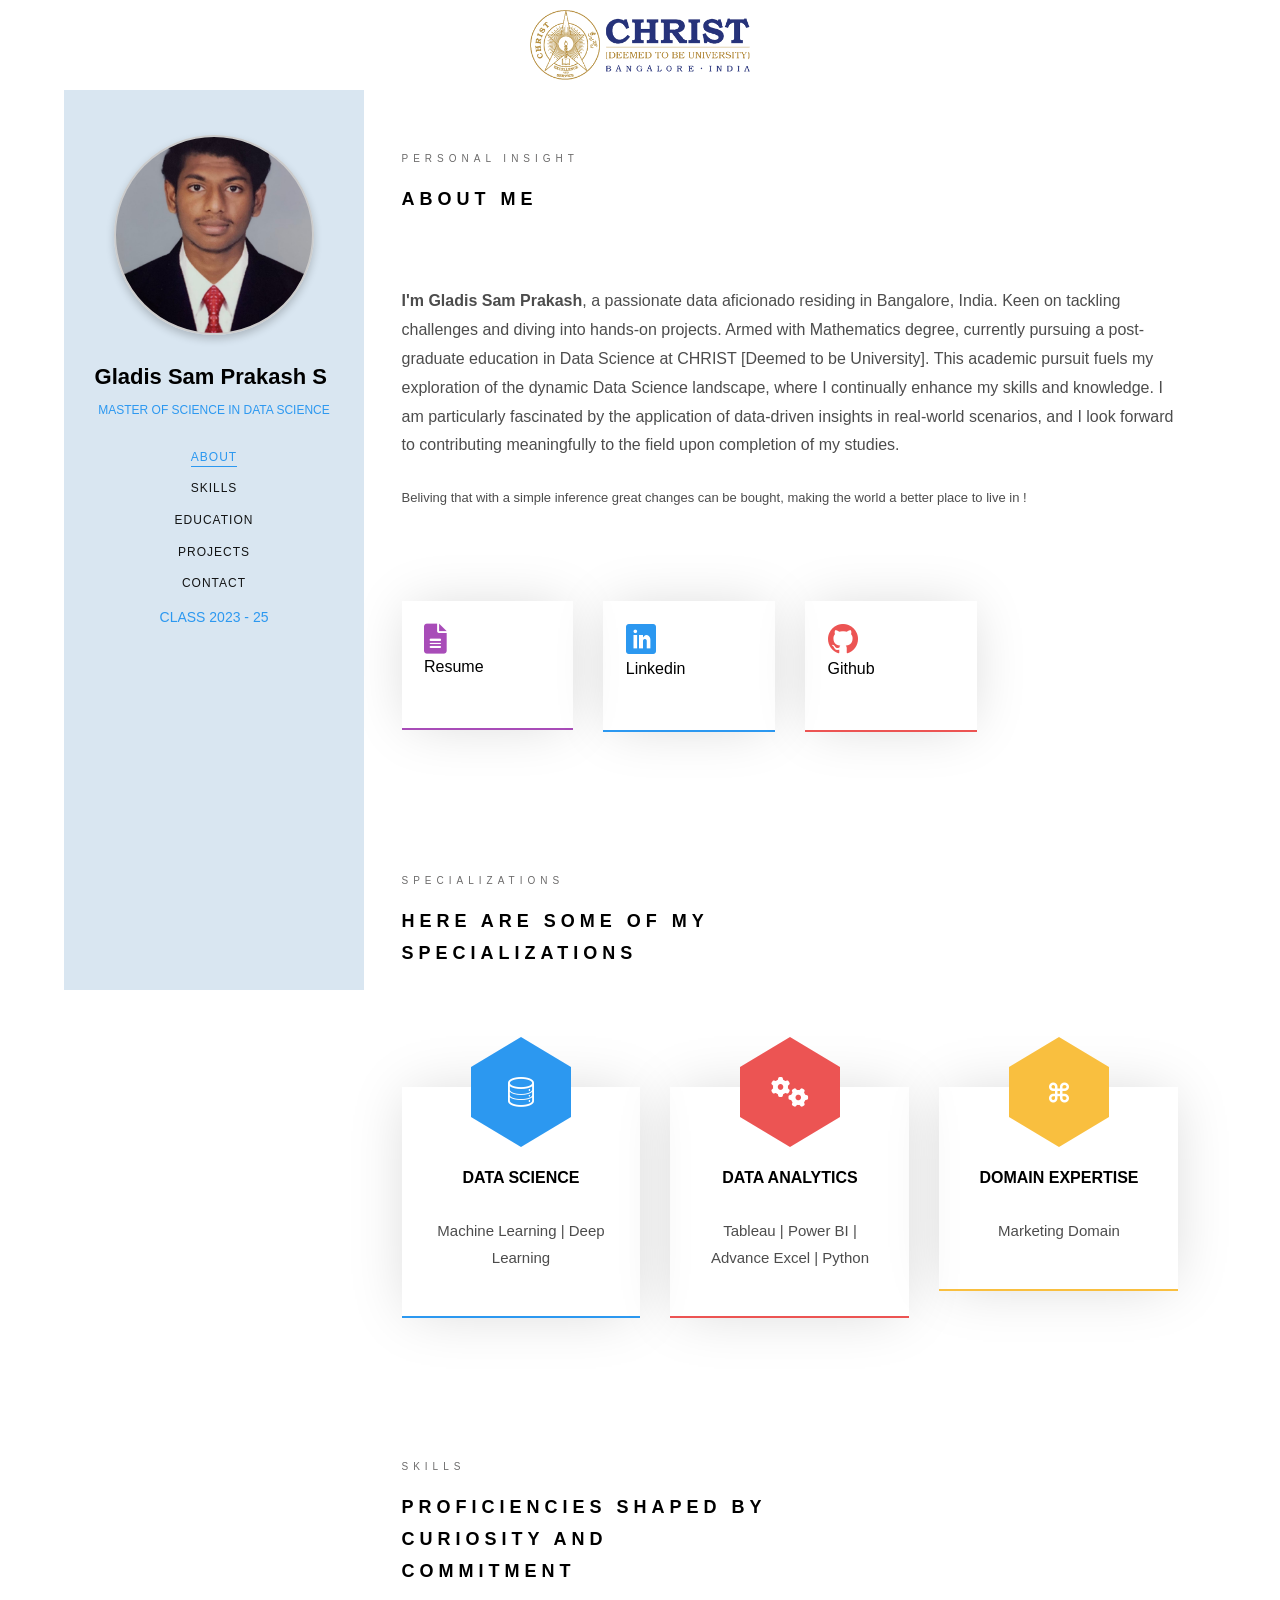
==== gladis_profile.html @ 474dcb61 "portfolio" ====
<!DOCTYPE HTML>
<html>
<head>
	<meta charset="utf-8">
	<meta http-equiv="X-UA-Compatible" content="IE=edge">
	<title>GLADIS SAM PRAKASH S</title>
	<meta name="viewport" content="width=device-width, initial-scale=1">
	<meta name="description" content="" />
	<meta name="keywords" content="" />
	<meta name="author" content="" />

	<meta property="og:title" content="" />
	<meta property="og:image" content="" />
	<meta property="og:url" content="" />
	<meta property="og:site_name" content="" />
	<meta property="og:description" content="" />
	<meta name="twitter:title" content="" />
	<meta name="twitter:image" content="" />
	<meta name="twitter:url" content="" />
	<meta name="twitter:card" content="" />

	<link rel="shortcut icon" href="images/christ_logo_color_circular.png" type="image/x-icon">

	<link href="https://fonts.googleapis.com/css?family=Quicksand:300,400,500,700" rel="stylesheet">
	<link href="https://fonts.googleapis.com/css?family=Playfair+Display:400,400i,700" rel="stylesheet">

	<link rel="stylesheet" href="css/animate.css">

	<link rel="stylesheet" href="css/icomoon.css">

	<link rel="stylesheet" href="css/bootstrap.css">

	<link rel="stylesheet" href="css/flexslider.css">

	<link rel="stylesheet" href="fonts/flaticon/font/flaticon.css">

	<link rel="stylesheet" href="css/owl.carousel.min.css">
	<link rel="stylesheet" href="css/owl.theme.default.min.css">

	<link rel="stylesheet" href="css/style.css">

	<link rel="stylesheet" href="https://cdnjs.cloudflare.com/ajax/libs/font-awesome/6.0.0-beta3/css/all.min.css">



	<script src="js/modernizr-2.6.2.min.js"></script>

</head>

<body>
	<nav id="brochure-main-menu" role="navigation" class="navbar_main">
		<div class="logo">
			<a href="https://christuniversity.in/"><img src="images/christ_logo_color.png" alt="University Logo"></a>
		</div>
	</nav>

	<div id="colorlib-page">
		<div class="container-wrap">
			<a href="#" class="js-colorlib-nav-toggle colorlib-nav-toggle" data-toggle="collapse" data-target="#navbar"
				aria-expanded="false" aria-controls="navbar"><i></i></a>
			<aside id="colorlib-aside" role="complementary" class="border js-fullheight">
				<div class="text-center">
					<div class="author-img" style="
    background-image: url('PASPORT_SIZE_PHOTO.jpeg');
    width: 200px;
    height: 200px;
    background-size: cover;
    background-position: center;
    border-radius: 50%;
    border: 2px solid #ccc;
    box-shadow: 0 4px 8px rgba(0, 0, 0, 0.2);">
</div>

					<!-- Add your name -->
					<h1 id="colorlib-logo"><a href="index.html">Gladis Sam Prakash S</a></h1>
					<span class="position"><a
							href="https://christuniversity.in/departments/yeshwanthpur%20campus/school%20of%20sciences/computer%20science">Master
							of Science in Data Science</a></span>
				</div>
				<nav id="colorlib-main-menu" role="navigation" class="navbar">
					<div id="navbar" class="collapse">
						<ul>

							<li><a href="#" data-nav-section="about">About</a></li>
							<li><a href="#" data-nav-section="skills">Skills</a></li>
							<li><a href="#" data-nav-section="education">Education</a></li>
							<li><a href="#" data-nav-section="projects">Projects</a></li>
							<li><a href="#" data-nav-section="contact">Contact</a></li>

						</ul>

					</div>
					<a class="brochure-link" href="https://cs-placements.github.io/mds-2023-25/" target="_blank">CLASS
						2023 - 25</a>
				</nav>




			</aside>


			<div id="colorlib-main">

				<section class="colorlib-about" data-section="about">
					<div class="colorlib-narrow-content">
						<div class="row">
							<div class="col-md-12">
								<div class="row row-bottom-padded-sm animate-box" data-animate-effect="fadeInLeft">
									<div class="col-md-12">
										<div class="about-desc">
											<span class="heading-meta">Personal Insight</span>
											<h2 class="colorlib-heading">About Me</h2>
											<!-- Change content of paragraph tag -->
											<p>
												<font size="3.8"><strong>I'm Gladis Sam Prakash</strong>, a passionate data 
													aficionado residing in Bangalore, India. Keen on tackling challenges and 
													diving into hands-on projects. Armed with Mathematics degree, currently pursuing a post-graduate education 
													in Data Science at CHRIST [Deemed to be University]. This academic pursuit fuels my exploration of the dynamic Data Science landscape,
													 where I continually enhance my skills and knowledge. I am particularly fascinated by the application of data-driven insights in real-world scenarios,
													 and I look forward to contributing meaningfully to the field upon completion of my studies. </font>
											</p>
											<font size="2.8">Beliving that with a simple inference great changes can be
												bought, making the world a better place to live in ! </font>
											<p>&nbsp;<br>&nbsp;</p>

										</div>
									</div>
								</div>
								<div class="row">
									<div class="col-md-3 animate-box" data-animate-effect="fadeInLeft">
										<!-- Edit google drive Link -->
										<a href="https://drive.google.com/file/d/1_Ot6i6dnvux-QXYdi0wFuWl3Exd0iVrq/view?usp=drive_link"
											target="_blank">
											<div class="services color-4">
												<span class="icon2">
													<i class="fas fa-file-alt"></i>
													<h3>Resume</h3>
												</span>
											</div>
										</a>
									</div>

									<div class="col-md-3 animate-box" data-animate-effect="fadeInLeft">
										<!-- Edit Link -->
										<a href="https://www.linkedin.com/in/gladis-sam-3125b122a/" target="_blank">
											<div class="services color-1">
												<span class="icon2">
													<i class="icon-linkedin2"></i>
													<h3>Linkedin</h3>
												</span>
											</div>
										</a>
									</div>

									<div class="col-md-3 animate-box" data-animate-effect="fadeInRight">
										<!-- Edit Link -->
										<a href="https://github.com/GALDII" target="_blank">
											<div class="services color-2">
												<span class="icon2">
													<i class="icon-github"></i>
													<h3>Github</h3>
												</span>
											</div>
										</a>
									</div>

									

								</div>

							</div>
						</div>
					</div>
				</section>

				<section class="colorlib-services" data-section="services">
					<div class="colorlib-narrow-content">
						<div class="row">
							<div class="col-md-6 col-md-offset-3 col-md-pull-3 animate-box"
								data-animate-effect="fadeInLeft">
								<span class="heading-meta">Specializations</span>
								<h2 class="colorlib-heading">Here are some of my specializations</h2>
							</div>
						</div>
						<div class="row row-pt-md">
							<div class="col-md-4 text-center animate-box">
								<div class="services color-1">
									<span class="icon">
										<i class="icon-data"></i>
									</span>
									<div class="desc">
										<!-- Edit content for your specialization -->
										<h3>Data Science</h3>
										<p>Machine Learning | Deep Learning</p>
									</div>
								</div>
							</div>

							<!-- Remove this div if you have only one specialization -->
							<div class="col-md-4 text-center animate-box">
								<div class="services color-2">
									<span class="icon">
										<i class="fas fa-cogs"></i>
									</span>
									<div class="desc">
										<!-- Edit content for your specialization -->
										<h3>Data Analytics</h3>
										<p>Tableau | Power BI | Advance Excel | Python</p>
									</div>
								</div>
							</div>

							<!-- Remove this div if you have only two specialization -->
							<div class="col-md-4 text-center animate-box">
								<div class="services color-3">
									<span class="icon">
										<i class="icon-point-of-interest"></i>
									</span>
									<div class="desc">
										<!-- Edit content for your specialization -->
										<h3>Domain Expertise</h3>
										<p>Marketing Domain</p>
									</div>
								</div>
							</div>

				</section>


				<section class="colorlib-skills" data-section="skills">
					<div class="colorlib-narrow-content">
						<div class="row">
							<div class="col-md-6 col-md-offset-3 col-md-pull-3 animate-box"
								data-animate-effect="fadeInLeft">
								<span class="heading-meta">Skills</span>
								<h2 class="colorlib-heading animate-box">Proficiencies shaped by curiosity and
									commitment</h2>
							</div>
						</div>
						<div class="row">

						
							<div class="col-md-6 animate-box" data-animate-effect="fadeInLeft">
								<div class="progress-wrap">
									<h3>Microsoft SQL</h3>
									<div class="progress">
										<div class="progress-bar color-3" role="progressbar" aria-valuenow="85"
											aria-valuemin="0" aria-valuemax="100" style="width:85%">
											<span>85%</span>
										</div>
									</div>
								</div>
							</div>

							<div class="col-md-6 animate-box" data-animate-effect="fadeInRight">
								<div class="progress-wrap">
									<h3>Python</h3>
									<div class="progress">
										<div class="progress-bar color-4" role="progressbar" aria-valuenow="90"
											aria-valuemin="0" aria-valuemax="100" style="width:90%">
											<span>80%</span>
										</div>
									</div>
								</div>
							</div>

							<div class="col-md-6 animate-box" data-animate-effect="fadeInLeft">
								<div class="progress-wrap">
									<h3>Java</h3>
									<div class="progress">
										<div class="progress-bar color-5" role="progressbar" aria-valuenow="80"
											aria-valuemin="0" aria-valuemax="100" style="width:80%">
											<span>70%</span>
										</div>
									</div>
								</div>
							</div>

							<div class="col-md-6 animate-box" data-animate-effect="fadeInLeft">
								<div class="progress-wrap">
									<h3>R Programming</h3>
									<div class="progress">
										<div class="progress-bar color-1" role="progressbar" aria-valuenow="75"
											aria-valuemin="0" aria-valuemax="100" style="width:75%">
											<span>10%</span>
										</div>
									</div>
								</div>
							</div>

							<div class="col-md-6 animate-box" data-animate-effect="fadeInLeft">
								<div class="progress-wrap">
									<h3>Tableau</h3>
									<div class="progress">
										<div class="progress-bar color-2" role="progressbar" aria-valuenow="95"
											aria-valuemin="0" aria-valuemax="100" style="width:95%">
											<span>90%</span>
										</div>
									</div>
								</div>
							</div>

							<div class="col-md-6 animate-box" data-animate-effect="fadeInLeft">
								<div class="progress-wrap">
									<h3>Power BI</h3>
									<div class="progress">
										<div class="progress-bar color-2" role="progressbar" aria-valuenow="82"
											aria-valuemin="0" aria-valuemax="100" style="width:82%">
											<span>90%</span>
										</div>
									</div>
								</div>
							</div>

							<div class="col-md-6 animate-box" data-animate-effect="fadeInLeft">
								<div class="progress-wrap">
									<h3>python</h3>
									<div class="progress">
										<div class="progress-bar color-1" role="progressbar" aria-valuenow="35"
											aria-valuemin="0" aria-valuemax="100" style="width:35%">
											<span>75%(learning)</span>
										</div>
									</div>
								</div>
							</div>

							

						</div>
					</div>
				</section>

				<section class="colorlib-education" data-section="education">
					<div class="colorlib-narrow-content">
						<div class="row">
							<div class="col-md-6 col-md-offset-3 col-md-pull-3 animate-box"
								data-animate-effect="fadeInLeft">
								<span class="heading-meta">Education</span>
								<h2 class="colorlib-heading animate-box">My Learning Path</h2>
							</div>
						</div>
						<div class="row">
							<div class="col-md-12 animate-box" data-animate-effect="fadeInLeft">
								<div class="fancy-collapse-panel">
									<div class="panel-group" id="accordion" role="tablist" aria-multiselectable="true">
										<div class="panel panel-default">
											<div class="panel-heading" role="tab" id="headingOne">
												<h4 class="panel-title">
												</h4>
											</div>
											<!-- Edit content based on your education details -->
											<div class="panel panel-default">
												<div class="panel-heading" role="tab" id="headingTwo">
													<h4 class="panel-title">
														<a class="collapsed" data-toggle="collapse"
															data-parent="#accordion" href="#collapseTwo"
															aria-expanded="false" aria-controls="collapseTwo">Bachelors
															Degree in Computer Science with Data Analytics
														</a>
													</h4>
												</div>
												<div id="collapseTwo" class="panel-collapse collapse" role="tabpanel"
													aria-labelledby="headingTwo">
													<div class="panel-body">
														<p>Completed my BSc at <strong>Dr N.G.P Arts and Science College ,Coimbnatore</strong></p>
														<ul>
															<li>SEMESTER I 8.40 SGPA</li>
															<li>SEMESTER II 7.2 SGPA </li>
															<li>SEMESTER III 7.1 SGPA </li>

															<li>SEMESTER IV 8.34 SGPA </li>
															<li>SEMESTER V 8.02 SGPA </li>
															<li>SEMESTER VI 8.58 SGPA </li>
														</ul>
													</div>
												</div>
											</div>
											

											

										

										</div>
									</div>
								</div>
							</div>
						</div>
				</section>

				<!-- Remove this secion if you dont have Projects -->
				<section class="colorlib-services" data-section="projects">
					<div class="colorlib-narrow-content">
						<div class="row">
							<div class="col-md-6 col-md-offset-3 col-md-pull-3 animate-box"
								data-animate-effect="fadeInLeft">
								<span class="heading-meta">Projects</span>
								<h2 class="colorlib-heading">Portfolio of My Proven Expertise</h2>
							</div>
						</div>
						<div class="row row-pt-md">
							<div class="col-md-4 text-center animate-box">
								<div class="services color-1">
									<a href="https://github.com/RiyaBM" target="_blank">
										<span class="icon">
											<i class="icon-github"></i>
										</span>
									</a>
									<div class="desc">
										<!-- Edit content for your specialization -->
										<h3>Track Sense</h3>
										<p>Rail track fault detection using ML & DL Using ResNet 50</p>
										<p id="project-tool">Python | Pretrained ML Model | TensorFlow | Keras </p>
									</div>
								</div>
							</div>

							<!-- Remove this div if you have only one specialization -->
							<div class="col-md-4 text-center animate-box">
								<div class="services color-2">
									<a href="https://github.com/RiyaBM" target="_blank">
										<span class="icon">
											<i class="icon-github"></i>
										</span>
									</a>
									<div class="desc">
										<!-- Edit content for your specialization -->
										<h3>Spoilt Food Detection System</h3>
										<p>Used different varieties of gas sensors to detect spoilt food based on
											concentration of gases produced by decaying food.</p>
										<p id="project-tool">IoT | C++ | Arduino</p>
									</div>
								</div>
							</div>

							
				</section>

				
				
				<section class="colorlib-contact" data-section="contact">
					<div class="colorlib-narrow-content">
						<div class="row">
							<div class="col-md-6 col-md-offset-3 col-md-pull-3 animate-box"
								data-animate-effect="fadeInLeft">
								<span class="heading-meta">Get in Touch</span>
								<h2 class="colorlib-heading">Contact</h2>
							</div>
						</div>
						<div class="row">
							<div class="col-md-10">
								<div class="colorlib-feature colorlib-feature-sm animate-box"
									data-animate-effect="fadeInLeft">
									<div class="colorlib-icon">
										<i class="icon-globe-outline"></i>
									</div>
									<div class="colorlib-text">
										<!-- Edit your mail id -->
										<p><a href="#">gladissam.official@gmail.com</a></p>
									</div>
								</div>

								<div class="colorlib-feature colorlib-feature-sm animate-box"
									data-animate-effect="fadeInLeft">
									<div class="colorlib-icon">
										<i class="icon-map"></i>
									</div>
									<div class="colorlib-text">
										<!-- Edit your contact address -->
										<div class="addresses">
											<p class="address-divider">Christ [Deemed to be University], HMT Layout, Nagasandara Post
												Bangalore - 560073</p>
											<p>Tirupur, Tamil Nadu - 641687</p>
										</div>
									</div>
								</div>

								<!-- Edit your contact address or you can remove this div -->
								<div class="colorlib-feature colorlib-feature-sm animate-box"
									data-animate-effect="fadeInLeft">
									<div class="colorlib-icon">
										<i class="icon-phone"></i>
									</div>
									<div class="colorlib-text">
										<p><a href="tel: 6369831147">+91 9003970688</a></p>
									</div>
								</div>

							</div>

						</div>
					</div>
				</section>

			</div><!-- end:colorlib-main -->
		</div><!-- end:container-wrap -->
	</div><!-- end:colorlib-page -->


	<!-- jQuery -->
	<script src="js/jquery.min.js"></script>
	<!-- jQuery Easing -->
	<script src="js/jquery.easing.1.3.js"></script>
	<!-- Bootstrap -->
	<script src="js/bootstrap.min.js"></script>
	<!-- Waypoints -->
	<script src="js/jquery.waypoints.min.js"></script>
	<!-- Flexslider -->
	<script src="js/jquery.flexslider-min.js"></script>
	<!-- Owl carousel -->
	<script src="js/owl.carousel.min.js"></script>
	<!-- Counters -->
	<script src="js/jquery.countTo.js"></script>


	<!-- MAIN JS -->
	<script src="js/main.js"></script>

</body>

</html>
---- css/icomoon.css ----
@font-face {
  font-family: 'icomoon';
  src:  url('fonts/icomoon.eot?6py85u');
  src:  url('fonts/icomoon.eot?6py85u#iefix') format('embedded-opentype'),
    url('fonts/icomoon.ttf?6py85u') format('truetype'),
    url('fonts/icomoon.woff?6py85u') format('woff'),
    url('fonts/icomoon.svg?6py85u#icomoon') format('svg');
  font-weight: normal;
  font-style: normal;
}

[class^="icon-"], [class*=" icon-"] {
  /* use !important to prevent issues with browser extensions that change fonts */
  font-family: 'icomoon' !important;
  speak: none;
  font-style: normal;
  font-weight: normal;
  font-variant: normal;
  text-transform: none;
  line-height: 1;

  /* Better Font Rendering =========== */
  -webkit-font-smoothing: antialiased;
  -moz-osx-font-smoothing: grayscale;
}

.icon-times:before {
  content: "\e930";
}
.icon-tick:before {
  content: "\e931";
}
.icon-plus:before {
  content: "\e932";
}
.icon-minus:before {
  content: "\e933";
}
.icon-equals:before {
  content: "\e934";
}
.icon-divide:before {
  content: "\e935";
}
.icon-chevron-right:before {
  content: "\e936";
}
.icon-chevron-left:before {
  content: "\e937";
}
.icon-arrow-right-thick:before {
  content: "\e938";
}
.icon-arrow-left-thick:before {
  content: "\e939";
}
.icon-th-small:before {
  content: "\e93a";
}
.icon-th-menu:before {
  content: "\e93b";
}
.icon-th-list:before {
  content: "\e93c";
}
.icon-th-large:before {
  content: "\e93d";
}
.icon-home:before {
  content: "\e93e";
}
.icon-arrow-forward:before {
  content: "\e93f";
}
.icon-arrow-back:before {
  content: "\e940";
}
.icon-rss:before {
  content: "\e941";
}
.icon-location:before {
  content: "\e942";
}
.icon-link:before {
  content: "\e943";
}
.icon-image:before {
  content: "\e944";
}
.icon-arrow-up-thick:before {
  content: "\e945";
}
.icon-arrow-down-thick:before {
  content: "\e946";
}
.icon-starburst:before {
  content: "\e947";
}
.icon-starburst-outline:before {
  content: "\e948";
}
.icon-star3:before {
  content: "\e949";
}
.icon-flow-children:before {
  content: "\e94a";
}
.icon-export:before {
  content: "\e94b";
}
.icon-delete2:before {
  content: "\e94c";
}
.icon-delete-outline:before {
  content: "\e94d";
}
.icon-cloud-storage:before {
  content: "\e94e";
}
.icon-wi-fi:before {
  content: "\e94f";
}
.icon-heart:before {
  content: "\e950";
}
.icon-flash:before {
  content: "\e951";
}
.icon-cancel:before {
  content: "\e952";
}
.icon-backspace:before {
  content: "\e953";
}
.icon-attachment:before {
  content: "\e954";
}
.icon-arrow-move:before {
  content: "\e955";
}
.icon-warning:before {
  content: "\e956";
}
.icon-user:before {
  content: "\e957";
}
.icon-radar:before {
  content: "\e958";
}
.icon-lock-open:before {
  content: "\e959";
}
.icon-lock-closed:before {
  content: "\e95a";
}
.icon-location-arrow:before {
  content: "\e95b";
}
.icon-info:before {
  content: "\e95c";
}
.icon-user-delete:before {
  content: "\e95d";
}
.icon-user-add:before {
  content: "\e95e";
}
.icon-media-pause:before {
  content: "\e95f";
}
.icon-group:before {
  content: "\e960";
}
.icon-chart-pie:before {
  content: "\e961";
}
.icon-chart-line:before {
  content: "\e962";
}
.icon-chart-bar:before {
  content: "\e963";
}
.icon-chart-area:before {
  content: "\e964";
}
.icon-video:before {
  content: "\e965";
}
.icon-point-of-interest:before {
  content: "\e966";
}
.icon-infinity:before {
  content: "\e967";
}
.icon-globe:before {
  content: "\e968";
}
.icon-eye:before {
  content: "\e969";
}
.icon-cog:before {
  content: "\e96a";
}
.icon-camera:before {
  content: "\e96b";
}
.icon-upload:before {
  content: "\e96c";
}
.icon-scissors:before {
  content: "\e96d";
}
.icon-refresh:before {
  content: "\e96e";
}
.icon-pin:before {
  content: "\e96f";
}
.icon-key:before {
  content: "\e970";
}
.icon-info-large:before {
  content: "\e971";
}
.icon-eject:before {
  content: "\e972";
}
.icon-download:before {
  content: "\e973";
}
.icon-zoom:before {
  content: "\e974";
}
.icon-zoom-out:before {
  content: "\e975";
}
.icon-zoom-in:before {
  content: "\e976";
}
.icon-sort-numerically:before {
  content: "\e977";
}
.icon-sort-alphabetically:before {
  content: "\e978";
}
.icon-input-checked:before {
  content: "\e979";
}
.icon-calender:before {
  content: "\e97a";
}
.icon-world2:before {
  content: "\e97b";
}
.icon-notes:before {
  content: "\e97c";
}
.icon-code:before {
  content: "\e97d";
}
.icon-arrow-sync:before {
  content: "\e97e";
}
.icon-arrow-shuffle:before {
  content: "\e97f";
}
.icon-arrow-repeat:before {
  content: "\e980";
}
.icon-arrow-minimise:before {
  content: "\e981";
}
.icon-arrow-maximise:before {
  content: "\e982";
}
.icon-arrow-loop:before {
  content: "\e983";
}
.icon-anchor:before {
  content: "\e984";
}
.icon-spanner:before {
  content: "\e985";
}
.icon-puzzle:before {
  content: "\e986";
}
.icon-power:before {
  content: "\e987";
}
.icon-plane:before {
  content: "\e988";
}
.icon-pi:before {
  content: "\e989";
}
.icon-phone:before {
  content: "\e98a";
}
.icon-microphone2:before {
  content: "\e98b";
}
.icon-media-rewind:before {
  content: "\e98c";
}
.icon-flag:before {
  content: "\e98d";
}
.icon-adjust-brightness:before {
  content: "\e98e";
}
.icon-waves:before {
  content: "\e98f";
}
.icon-social-twitter:before {
  content: "\e990";
}
.icon-social-facebook:before {
  content: "\e991";
}
.icon-social-dribbble:before {
  content: "\e992";
}
.icon-media-stop:before {
  content: "\e993";
}
.icon-media-record:before {
  content: "\e994";
}
.icon-media-play:before {
  content: "\e995";
}
.icon-media-fast-forward:before {
  content: "\e996";
}
.icon-media-eject:before {
  content: "\e997";
}
.icon-social-vimeo:before {
  content: "\e998";
}
.icon-social-tumbler:before {
  content: "\e999";
}
.icon-social-skype:before {
  content: "\e99a";
}
.icon-social-pinterest:before {
  content: "\e99b";
}
.icon-social-linkedin:before {
  content: "\e99c";
}
.icon-social-last-fm:before {
  content: "\e99d";
}
.icon-social-github:before {
  content: "\e99e";
}
.icon-social-flickr:before {
  content: "\e99f";
}
.icon-at:before {
  content: "\e9a0";
}
.icon-times-outline:before {
  content: "\e9a1";
}
.icon-plus-outline:before {
  content: "\e9a2";
}
.icon-minus-outline:before {
  content: "\e9a3";
}
.icon-tick-outline:before {
  content: "\e9a4";
}
.icon-th-large-outline:before {
  content: "\e9a5";
}
.icon-equals-outline:before {
  content: "\e9a6";
}
.icon-divide-outline:before {
  content: "\e9a7";
}
.icon-chevron-right-outline:before {
  content: "\e9a8";
}
.icon-chevron-left-outline:before {
  content: "\e9a9";
}
.icon-arrow-right-outline:before {
  content: "\e9aa";
}
.icon-arrow-left-outline:before {
  content: "\e9ab";
}
.icon-th-small-outline:before {
  content: "\e9ac";
}
.icon-th-menu-outline:before {
  content: "\e9ad";
}
.icon-th-list-outline:before {
  content: "\e9ae";
}
.icon-news2:before {
  content: "\e9b1";
}
.icon-home-outline:before {
  content: "\e9b2";
}
.icon-arrow-up-outline:before {
  content: "\e9b3";
}
.icon-arrow-forward-outline:before {
  content: "\e9b4";
}
.icon-arrow-down-outline:before {
  content: "\e9b5";
}
.icon-arrow-back-outline:before {
  content: "\e9b6";
}
.icon-trash3:before {
  content: "\e9b7";
}
.icon-rss-outline:before {
  content: "\e9b8";
}
.icon-message:before {
  content: "\e9b9";
}
.icon-location-outline:before {
  content: "\e9ba";
}
.icon-link-outline:before {
  content: "\e9bb";
}
.icon-image-outline:before {
  content: "\e9bc";
}
.icon-export-outline:before {
  content: "\e9bd";
}
.icon-cross:before {
  content: "\e9be";
}
.icon-wi-fi-outline:before {
  content: "\e9bf";
}
.icon-star-outline:before {
  content: "\e9c0";
}
.icon-media-pause-outline:before {
  content: "\e9c1";
}
.icon-mail:before {
  content: "\e9c2";
}
.icon-heart-outline:before {
  content: "\e9c3";
}
.icon-flash-outline:before {
  content: "\e9c4";
}
.icon-cancel-outline:before {
  content: "\e9c5";
}
.icon-beaker:before {
  content: "\e9c6";
}
.icon-arrow-move-outline:before {
  content: "\e9c7";
}
.icon-watch2:before {
  content: "\e9c8";
}
.icon-warning-outline:before {
  content: "\e9c9";
}
.icon-time:before {
  content: "\e9ca";
}
.icon-radar-outline:before {
  content: "\e9cb";
}
.icon-lock-open-outline:before {
  content: "\e9cc";
}
.icon-location-arrow-outline:before {
  content: "\e9cd";
}
.icon-info-outline:before {
  content: "\e9ce";
}
.icon-backspace-outline:before {
  content: "\e9cf";
}
.icon-attachment-outline:before {
  content: "\e9d0";
}
.icon-user-outline:before {
  content: "\e9d1";
}
.icon-user-delete-outline:before {
  content: "\e9d2";
}
.icon-user-add-outline:before {
  content: "\e9d3";
}
.icon-lock-closed-outline:before {
  content: "\e9d4";
}
.icon-group-outline:before {
  content: "\e9d5";
}
.icon-chart-pie-outline:before {
  content: "\e9d6";
}
.icon-chart-line-outline:before {
  content: "\e9d7";
}
.icon-chart-bar-outline:before {
  content: "\e9d8";
}
.icon-chart-area-outline:before {
  content: "\e9d9";
}
.icon-video-outline:before {
  content: "\e9da";
}
.icon-point-of-interest-outline:before {
  content: "\e9db";
}
.icon-map:before {
  content: "\e9dc";
}
.icon-key-outline:before {
  content: "\e9dd";
}
.icon-infinity-outline:before {
  content: "\e9de";
}
.icon-globe-outline:before {
  content: "\e9df";
}
.icon-eye-outline:before {
  content: "\e9e0";
}
.icon-cog-outline:before {
  content: "\e9e1";
}
.icon-camera-outline:before {
  content: "\e9e2";
}
.icon-upload-outline:before {
  content: "\e9e3";
}
.icon-support:before {
  content: "\e9e4";
}
.icon-scissors-outline:before {
  content: "\e9e5";
}
.icon-refresh-outline:before {
  content: "\e9e6";
}
.icon-info-large-outline:before {
  content: "\e9e7";
}
.icon-eject-outline:before {
  content: "\e9e8";
}
.icon-download-outline:before {
  content: "\e9e9";
}
.icon-battery-mid:before {
  content: "\e9ea";
}
.icon-battery-low:before {
  content: "\e9eb";
}
.icon-battery-high:before {
  content: "\e9ec";
}
.icon-zoom-outline:before {
  content: "\e9ed";
}
.icon-zoom-out-outline:before {
  content: "\e9ee";
}
.icon-zoom-in-outline:before {
  content: "\e9ef";
}
.icon-tag3:before {
  content: "\e9f0";
}
.icon-tabs-outline:before {
  content: "\e9f1";
}
.icon-pin-outline:before {
  content: "\e9f2";
}
.icon-message-typing:before {
  content: "\e9f3";
}
.icon-directions:before {
  content: "\e9f4";
}
.icon-battery-full:before {
  content: "\e9f5";
}
.icon-battery-charge:before {
  content: "\e9f6";
}
.icon-pipette:before {
  content: "\e9f7";
}
.icon-pencil:before {
  content: "\e9f8";
}
.icon-folder:before {
  content: "\e9f9";
}
.icon-folder-delete:before {
  content: "\e9fa";
}
.icon-folder-add:before {
  content: "\e9fb";
}
.icon-edit:before {
  content: "\e9fc";
}
.icon-document:before {
  content: "\e9fd";
}
.icon-document-delete:before {
  content: "\e9fe";
}
.icon-document-add:before {
  content: "\e9ff";
}
.icon-brush:before {
  content: "\ea00";
}
.icon-thumbs-up:before {
  content: "\ea01";
}
.icon-thumbs-down:before {
  content: "\ea02";
}
.icon-pen:before {
  content: "\ea03";
}
.icon-sort-numerically-outline:before {
  content: "\ea04";
}
.icon-sort-alphabetically-outline:before {
  content: "\ea05";
}
.icon-social-last-fm-circular:before {
  content: "\ea06";
}
.icon-social-github-circular:before {
  content: "\ea07";
}
.icon-compass:before {
  content: "\ea08";
}
.icon-bookmark:before {
  content: "\ea09";
}
.icon-input-checked-outline:before {
  content: "\ea0a";
}
.icon-code-outline:before {
  content: "\ea0b";
}
.icon-calender-outline:before {
  content: "\ea0c";
}
.icon-business-card:before {
  content: "\ea0d";
}
.icon-arrow-up:before {
  content: "\ea0e";
}
.icon-arrow-sync-outline:before {
  content: "\ea0f";
}
.icon-arrow-right:before {
  content: "\ea10";
}
.icon-arrow-repeat-outline:before {
  content: "\ea11";
}
.icon-arrow-loop-outline:before {
  content: "\ea12";
}
.icon-arrow-left:before {
  content: "\ea13";
}
.icon-flow-switch:before {
  content: "\ea14";
}
.icon-flow-parallel:before {
  content: "\ea15";
}
.icon-flow-merge:before {
  content: "\ea16";
}
.icon-document-text:before {
  content: "\ea17";
}
.icon-clipboard:before {
  content: "\ea18";
}
.icon-calculator:before {
  content: "\ea19";
}
.icon-arrow-minimise-outline:before {
  content: "\ea1a";
}
.icon-arrow-maximise-outline:before {
  content: "\ea1b";
}
.icon-arrow-down:before {
  content: "\ea1c";
}
.icon-gift:before {
  content: "\ea1d";
}
.icon-film:before {
  content: "\ea1e";
}
.icon-database:before {
  content: "\ea1f";
}
.icon-bell:before {
  content: "\ea20";
}
.icon-anchor-outline:before {
  content: "\ea21";
}
.icon-adjust-contrast:before {
  content: "\ea22";
}
.icon-world-outline:before {
  content: "\ea23";
}
.icon-shopping-bag:before {
  content: "\ea24";
}
.icon-power-outline:before {
  content: "\ea25";
}
.icon-notes-outline:before {
  content: "\ea26";
}
.icon-device-tablet:before {
  content: "\ea27";
}
.icon-device-phone:before {
  content: "\ea28";
}
.icon-device-laptop:before {
  content: "\ea29";
}
.icon-device-desktop:before {
  content: "\ea2a";
}
.icon-briefcase:before {
  content: "\ea2b";
}
.icon-stopwatch:before {
  content: "\ea2c";
}
.icon-spanner-outline:before {
  content: "\ea2d";
}
.icon-puzzle-outline:before {
  content: "\ea2e";
}
.icon-printer:before {
  content: "\ea2f";
}
.icon-pi-outline:before {
  content: "\ea30";
}
.icon-lightbulb:before {
  content: "\ea31";
}
.icon-flag-outline:before {
  content: "\ea32";
}
.icon-contacts:before {
  content: "\ea33";
}
.icon-archive2:before {
  content: "\ea34";
}
.icon-weather-stormy:before {
  content: "\ea35";
}
.icon-weather-shower:before {
  content: "\ea36";
}
.icon-weather-partly-sunny:before {
  content: "\ea37";
}
.icon-weather-downpour:before {
  content: "\ea38";
}
.icon-weather-cloudy:before {
  content: "\ea39";
}
.icon-plane-outline:before {
  content: "\ea3a";
}
.icon-phone-outline:before {
  content: "\ea3b";
}
.icon-microphone-outline:before {
  content: "\ea3c";
}
.icon-weather-windy:before {
  content: "\ea3d";
}
.icon-weather-windy-cloudy:before {
  content: "\ea3e";
}
.icon-weather-sunny:before {
  content: "\ea3f";
}
.icon-weather-snow:before {
  content: "\ea40";
}
.icon-weather-night:before {
  content: "\ea41";
}
.icon-media-stop-outline:before {
  content: "\ea42";
}
.icon-media-rewind-outline:before {
  content: "\ea43";
}
.icon-media-record-outline:before {
  content: "\ea44";
}
.icon-media-play-outline:before {
  content: "\ea45";
}
.icon-media-fast-forward-outline:before {
  content: "\ea46";
}
.icon-media-eject-outline:before {
  content: "\ea47";
}
.icon-wine:before {
  content: "\ea48";
}
.icon-waves-outline:before {
  content: "\ea49";
}
.icon-ticket:before {
  content: "\ea4a";
}
.icon-tags:before {
  content: "\ea4b";
}
.icon-plug:before {
  content: "\ea4c";
}
.icon-headphones:before {
  content: "\ea4d";
}
.icon-credit-card:before {
  content: "\ea4e";
}
.icon-coffee:before {
  content: "\ea4f";
}
.icon-book:before {
  content: "\ea50";
}
.icon-beer:before {
  content: "\ea51";
}
.icon-volume2:before {
  content: "\ea52";
}
.icon-volume-up:before {
  content: "\ea53";
}
.icon-volume-mute:before {
  content: "\ea54";
}
.icon-volume-down:before {
  content: "\ea55";
}
.icon-social-vimeo-circular:before {
  content: "\ea56";
}
.icon-social-twitter-circular:before {
  content: "\ea57";
}
.icon-social-pinterest-circular:before {
  content: "\ea58";
}
.icon-social-linkedin-circular:before {
  content: "\ea59";
}
.icon-social-facebook-circular:before {
  content: "\ea5a";
}
.icon-social-dribbble-circular:before {
  content: "\ea5b";
}
.icon-tree:before {
  content: "\ea5c";
}
.icon-thermometer2:before {
  content: "\ea5d";
}
.icon-social-tumbler-circular:before {
  content: "\ea5e";
}
.icon-social-skype-outline:before {
  content: "\ea5f";
}
.icon-social-flickr-circular:before {
  content: "\ea60";
}
.icon-social-at-circular:before {
  content: "\ea61";
}
.icon-shopping-cart:before {
  content: "\ea62";
}
.icon-messages:before {
  content: "\ea63";
}
.icon-leaf:before {
  content: "\ea64";
}
.icon-feather:before {
  content: "\ea65";
}
.icon-eye2:before {
  content: "\e064";
}
.icon-paper-clip:before {
  content: "\e065";
}
.icon-mail5:before {
  content: "\e066";
}
.icon-toggle:before {
  content: "\e067";
}
.icon-layout:before {
  content: "\e068";
}
.icon-link2:before {
  content: "\e069";
}
.icon-bell2:before {
  content: "\e06a";
}
.icon-lock3:before {
  content: "\e06b";
}
.icon-unlock:before {
  content: "\e06c";
}
.icon-ribbon2:before {
  content: "\e06d";
}
.icon-image2:before {
  content: "\e06e";
}
.icon-signal:before {
  content: "\e06f";
}
.icon-target3:before {
  content: "\e070";
}
.icon-clipboard3:before {
  content: "\e071";
}
.icon-clock3:before {
  content: "\e072";
}
.icon-watch:before {
  content: "\e073";
}
.icon-air-play:before {
  content: "\e074";
}
.icon-camera3:before {
  content: "\e075";
}
.icon-video2:before {
  content: "\e076";
}
.icon-disc:before {
  content: "\e077";
}
.icon-printer3:before {
  content: "\e078";
}
.icon-monitor:before {
  content: "\e079";
}
.icon-server:before {
  content: "\e07a";
}
.icon-cog2:before {
  content: "\e07b";
}
.icon-heart3:before {
  content: "\e07c";
}
.icon-paragraph:before {
  content: "\e07d";
}
.icon-align-justify:before {
  content: "\e07e";
}
.icon-align-left:before {
  content: "\e07f";
}
.icon-align-center:before {
  content: "\e080";
}
.icon-align-right:before {
  content: "\e081";
}
.icon-book2:before {
  content: "\e082";
}
.icon-layers2:before {
  content: "\e083";
}
.icon-stack2:before {
  content: "\e084";
}
.icon-stack-2:before {
  content: "\e085";
}
.icon-paper:before {
  content: "\e086";
}
.icon-paper-stack:before {
  content: "\e087";
}
.icon-search3:before {
  content: "\e088";
}
.icon-zoom-in2:before {
  content: "\e089";
}
.icon-zoom-out2:before {
  content: "\e08a";
}
.icon-reply2:before {
  content: "\e08b";
}
.icon-circle-plus:before {
  content: "\e08c";
}
.icon-circle-minus:before {
  content: "\e08d";
}
.icon-circle-check:before {
  content: "\e08e";
}
.icon-circle-cross:before {
  content: "\e08f";
}
.icon-square-plus:before {
  content: "\e090";
}
.icon-square-minus:before {
  content: "\e091";
}
.icon-square-check:before {
  content: "\e092";
}
.icon-square-cross:before {
  content: "\e093";
}
.icon-microphone:before {
  content: "\e094";
}
.icon-record:before {
  content: "\e095";
}
.icon-skip-back:before {
  content: "\e096";
}
.icon-rewind:before {
  content: "\e097";
}
.icon-play4:before {
  content: "\e098";
}
.icon-pause3:before {
  content: "\e099";
}
.icon-stop3:before {
  content: "\e09a";
}
.icon-fast-forward:before {
  content: "\e09b";
}
.icon-skip-forward:before {
  content: "\e09c";
}
.icon-shuffle2:before {
  content: "\e09d";
}
.icon-repeat:before {
  content: "\e09e";
}
.icon-folder2:before {
  content: "\e09f";
}
.icon-umbrella:before {
  content: "\e0a0";
}
.icon-moon:before {
  content: "\e0a1";
}
.icon-thermometer:before {
  content: "\e0a2";
}
.icon-drop:before {
  content: "\e0a3";
}
.icon-sun2:before {
  content: "\e0a4";
}
.icon-cloud3:before {
  content: "\e0a5";
}
.icon-cloud-upload2:before {
  content: "\e0a6";
}
.icon-cloud-download2:before {
  content: "\e0a7";
}
.icon-upload4:before {
  content: "\e0a8";
}
.icon-download4:before {
  content: "\e0a9";
}
.icon-location3:before {
  content: "\e0aa";
}
.icon-location-2:before {
  content: "\e0ab";
}
.icon-map3:before {
  content: "\e0ac";
}
.icon-battery:before {
  content: "\e0ad";
}
.icon-head:before {
  content: "\e0ae";
}
.icon-briefcase3:before {
  content: "\e0af";
}
.icon-speech-bubble:before {
  content: "\e0b0";
}
.icon-anchor2:before {
  content: "\e0b1";
}
.icon-globe2:before {
  content: "\e0b2";
}
.icon-box:before {
  content: "\e0b3";
}
.icon-reload:before {
  content: "\e0b4";
}
.icon-share3:before {
  content: "\e0b5";
}
.icon-marquee:before {
  content: "\e0b6";
}
.icon-marquee-plus:before {
  content: "\e0b7";
}
.icon-marquee-minus:before {
  content: "\e0b8";
}
.icon-tag:before {
  content: "\e0b9";
}
.icon-power2:before {
  content: "\e0ba";
}
.icon-command2:before {
  content: "\e0bb";
}
.icon-alt:before {
  content: "\e0bc";
}
.icon-esc:before {
  content: "\e0bd";
}
.icon-bar-graph:before {
  content: "\e0be";
}
.icon-bar-graph-2:before {
  content: "\e0bf";
}
.icon-pie-graph:before {
  content: "\e0c0";
}
.icon-star:before {
  content: "\e0c1";
}
.icon-arrow-left3:before {
  content: "\e0c2";
}
.icon-arrow-right3:before {
  content: "\e0c3";
}
.icon-arrow-up3:before {
  content: "\e0c4";
}
.icon-arrow-down3:before {
  content: "\e0c5";
}
.icon-volume:before {
  content: "\e0c6";
}
.icon-mute:before {
  content: "\e0c7";
}
.icon-content-right:before {
  content: "\e100";
}
.icon-content-left:before {
  content: "\e101";
}
.icon-grid2:before {
  content: "\e102";
}
.icon-grid-2:before {
  content: "\e103";
}
.icon-columns:before {
  content: "\e104";
}
.icon-loader:before {
  content: "\e105";
}
.icon-bag:before {
  content: "\e106";
}
.icon-ban:before {
  content: "\e107";
}
.icon-flag3:before {
  content: "\e108";
}
.icon-trash:before {
  content: "\e109";
}
.icon-expand2:before {
  content: "\e110";
}
.icon-contract:before {
  content: "\e111";
}
.icon-maximize:before {
  content: "\e112";
}
.icon-minimize:before {
  content: "\e113";
}
.icon-plus2:before {
  content: "\e114";
}
.icon-minus2:before {
  content: "\e115";
}
.icon-check:before {
  content: "\e116";
}
.icon-cross2:before {
  content: "\e117";
}
.icon-move:before {
  content: "\e118";
}
.icon-delete:before {
  content: "\e119";
}
.icon-menu5:before {
  content: "\e120";
}
.icon-archive:before {
  content: "\e121";
}
.icon-inbox:before {
  content: "\e122";
}
.icon-outbox:before {
  content: "\e123";
}
.icon-file:before {
  content: "\e124";
}
.icon-file-add:before {
  content: "\e125";
}
.icon-file-subtract:before {
  content: "\e126";
}
.icon-help:before {
  content: "\e127";
}
.icon-open:before {
  content: "\e128";
}
.icon-ellipsis:before {
  content: "\e129";
}
.icon-heart4:before {
  content: "\e900";
}
.icon-cloud4:before {
  content: "\e901";
}
.icon-star2:before {
  content: "\e902";
}
.icon-tv2:before {
  content: "\e903";
}
.icon-sound:before {
  content: "\e904";
}
.icon-video3:before {
  content: "\e905";
}
.icon-trash2:before {
  content: "\e906";
}
.icon-user2:before {
  content: "\e907";
}
.icon-key3:before {
  content: "\e908";
}
.icon-search4:before {
  content: "\e909";
}
.icon-settings:before {
  content: "\e90a";
}
.icon-camera4:before {
  content: "\e90b";
}
.icon-tag2:before {
  content: "\e90c";
}
.icon-lock4:before {
  content: "\e90d";
}
.icon-bulb:before {
  content: "\e90e";
}
.icon-pen2:before {
  content: "\e90f";
}
.icon-diamond:before {
  content: "\e910";
}
.icon-display2:before {
  content: "\e911";
}
.icon-location4:before {
  content: "\e912";
}
.icon-eye3:before {
  content: "\e913";
}
.icon-bubble3:before {
  content: "\e914";
}
.icon-stack3:before {
  content: "\e915";
}
.icon-cup:before {
  content: "\e916";
}
.icon-phone3:before {
  content: "\e917";
}
.icon-news:before {
  content: "\e918";
}
.icon-mail6:before {
  content: "\e919";
}
.icon-like:before {
  content: "\e91a";
}
.icon-photo:before {
  content: "\e91b";
}
.icon-note:before {
  content: "\e91c";
}
.icon-clock4:before {
  content: "\e91d";
}
.icon-paperplane:before {
  content: "\e91e";
}
.icon-params:before {
  content: "\e91f";
}
.icon-banknote:before {
  content: "\e920";
}
.icon-data:before {
  content: "\e921";
}
.icon-music2:before {
  content: "\e922";
}
.icon-megaphone2:before {
  content: "\e923";
}
.icon-study:before {
  content: "\e924";
}
.icon-lab2:before {
  content: "\e925";
}
.icon-food:before {
  content: "\e926";
}
.icon-t-shirt:before {
  content: "\e927";
}
.icon-fire2:before {
  content: "\e928";
}
.icon-clip:before {
  content: "\e929";
}
.icon-shop:before {
  content: "\e92a";
}
.icon-calendar3:before {
  content: "\e92b";
}
.icon-wallet2:before {
  content: "\e92c";
}
.icon-vynil:before {
  content: "\e92d";
}
.icon-truck2:before {
  content: "\e92e";
}
.icon-world:before {
  content: "\e92f";
}
.icon-spinner6:before {
  content: "\e9af";
}
.icon-spinner7:before {
  content: "\e9b0";
}
.icon-amazon:before {
  content: "\eab7";
}
.icon-google:before {
  content: "\eab8";
}
.icon-google2:before {
  content: "\eab9";
}
.icon-google3:before {
  content: "\eaba";
}
.icon-google-plus:before {
  content: "\eabb";
}
.icon-google-plus2:before {
  content: "\eabc";
}
.icon-google-plus3:before {
  content: "\eabd";
}
.icon-hangouts:before {
  content: "\eabe";
}
.icon-google-drive:before {
  content: "\eabf";
}
.icon-facebook2:before {
  content: "\eac0";
}
.icon-facebook22:before {
  content: "\eac1";
}
.icon-instagram:before {
  content: "\eac2";
}
.icon-whatsapp:before {
  content: "\eac3";
}
.icon-spotify:before {
  content: "\eac4";
}
.icon-telegram:before {
  content: "\eac5";
}
.icon-twitter2:before {
  content: "\eac6";
}
.icon-vine:before {
  content: "\eac7";
}
.icon-vk:before {
  content: "\eac8";
}
.icon-renren:before {
  content: "\eac9";
}
.icon-sina-weibo:before {
  content: "\eaca";
}
.icon-rss2:before {
  content: "\eacb";
}
.icon-rss22:before {
  content: "\eacc";
}
.icon-youtube:before {
  content: "\eacd";
}
.icon-youtube2:before {
  content: "\eace";
}
.icon-twitch:before {
  content: "\eacf";
}
.icon-vimeo:before {
  content: "\ead0";
}
.icon-vimeo2:before {
  content: "\ead1";
}
.icon-lanyrd:before {
  content: "\ead2";
}
.icon-flickr:before {
  content: "\ead3";
}
.icon-flickr2:before {
  content: "\ead4";
}
.icon-flickr3:before {
  content: "\ead5";
}
.icon-flickr4:before {
  content: "\ead6";
}
.icon-dribbble2:before {
  content: "\ead7";
}
.icon-behance:before {
  content: "\ead8";
}
.icon-behance2:before {
  content: "\ead9";
}
.icon-deviantart:before {
  content: "\eada";
}
.icon-500px:before {
  content: "\eadb";
}
.icon-steam:before {
  content: "\eadc";
}
.icon-steam2:before {
  content: "\eadd";
}
.icon-dropbox:before {
  content: "\eade";
}
.icon-onedrive:before {
  content: "\eadf";
}
.icon-github:before {
  content: "\eae0";
}
.icon-npm:before {
  content: "\eae1";
}
.icon-basecamp:before {
  content: "\eae2";
}
.icon-trello:before {
  content: "\eae3";
}
.icon-wordpress:before {
  content: "\eae4";
}
.icon-joomla:before {
  content: "\eae5";
}
.icon-ello:before {
  content: "\eae6";
}
.icon-blogger:before {
  content: "\eae7";
}
.icon-blogger2:before {
  content: "\eae8";
}
.icon-tumblr2:before {
  content: "\eae9";
}
.icon-tumblr22:before {
  content: "\eaea";
}
.icon-yahoo:before {
  content: "\eaeb";
}
.icon-yahoo2:before {
  content: "\eaec";
}
.icon-tux:before {
  content: "\eaed";
}
.icon-appleinc:before {
  content: "\eaee";
}
.icon-finder:before {
  content: "\eaef";
}
.icon-android:before {
  content: "\eaf0";
}
.icon-windows:before {
  content: "\eaf1";
}
.icon-windows8:before {
  content: "\eaf2";
}
.icon-soundcloud:before {
  content: "\eaf3";
}
.icon-soundcloud2:before {
  content: "\eaf4";
}
.icon-skype:before {
  content: "\eaf5";
}
.icon-reddit:before {
  content: "\eaf6";
}
.icon-hackernews:before {
  content: "\eaf7";
}
.icon-wikipedia:before {
  content: "\eaf8";
}
.icon-linkedin2:before {
  content: "\eaf9";
}
.icon-linkedin22:before {
  content: "\eafa";
}
.icon-lastfm:before {
  content: "\eafb";
}
.icon-lastfm2:before {
  content: "\eafc";
}
.icon-delicious:before {
  content: "\eafd";
}
.icon-stumbleupon:before {
  content: "\eafe";
}
.icon-stumbleupon2:before {
  content: "\eaff";
}
.icon-stackoverflow:before {
  content: "\eb00";
}
.icon-pinterest:before {
  content: "\eb01";
}
.icon-pinterest2:before {
  content: "\eb02";
}
.icon-xing:before {
  content: "\eb03";
}
.icon-xing2:before {
  content: "\eb04";
}
.icon-flattr:before {
  content: "\eb05";
}
.icon-foursquare:before {
  content: "\eb06";
}
.icon-yelp:before {
  content: "\eb07";
}
.icon-paypal:before {
  content: "\eb08";
}
.icon-chrome:before {
  content: "\eb09";
}
.icon-firefox:before {
  content: "\eb0a";
}
.icon-IE:before {
  content: "\eb0b";
}
.icon-edge:before {
  content: "\eb0c";
}
.icon-safari:before {
  content: "\eb0d";
}
.icon-opera:before {
  content: "\eb0e";
}
.icon-file-pdf:before {
  content: "\eb0f";
}
.icon-file-openoffice:before {
  content: "\eb10";
}
.icon-file-word:before {
  content: "\eb11";
}
.icon-file-excel:before {
  content: "\eb12";
}
.icon-libreoffice:before {
  content: "\eb13";
}
.icon-html-five:before {
  content: "\eb14";
}
.icon-html-five2:before {
  content: "\eb15";
}
.icon-css3:before {
  content: "\eb16";
}
.icon-git:before {
  content: "\eb17";
}
.icon-codepen:before {
  content: "\eb18";
}
.icon-svg:before {
  content: "\eb19";
}
.icon-IcoMoon:before {
  content: "\eb1a";
}
---- fonts/flaticon/font/flaticon.css ----
No Content: https://isaccstewart.github.io/isaccstewart/fonts/flaticon/font/flaticon.css
---- css/style.css ----
@font-face {
  font-family: 'icomoon';
  src: url("../fonts/icomoon/icomoon.eot?srf3rx");
  src: url("../fonts/icomoon/icomoon.eot?srf3rx#iefix") format("embedded-opentype"), url("../fonts/icomoon/icomoon.ttf?srf3rx") format("truetype"), url("../fonts/icomoon/icomoon.woff?srf3rx") format("woff"), url("../fonts/icomoon/icomoon.svg?srf3rx#icomoon") format("svg");
  font-weight: normal;
  font-style: normal;
}

/* Navbar Styles */

#brochure-main-menu {
  background-color: white;
  display: flex;
  justify-content: center;
  align-items: center;
  padding: 10px 20px;
  position: sticky;
  top: 0;
  width: 100%;
  z-index: 1000;
  box-sizing: border-box;
}

#brochure-main-menu .logo img {
  max-height: 70px;
  max-width: 100%;
}

#brochure-main-menu ul {
  list-style-type: none;
  margin: 0;
  padding: 0;
  display: flex;
}

#brochure-main-menu ul li {
  margin: 0 10px;
}

#brochure-main-menu ul li a {
  display: block;
  color: white;
  text-align: center;
  padding: 14px 20px;
  text-decoration: none;
}

#brochure-main-menu ul li a:hover {
  background-color: #111;
}

.actions {
  display: flex;
  align-items: center;
  background-color: #357af3;
  color: white;
  border: none;
  cursor: pointer;
  bottom: 0;
}


.actions :hover {
  background-color: #444;
}

/* Responsive Styles */
.hamburger {
  padding-top: 5px;
  display: none;
  font-size: 20px;
  cursor: pointer;
  color: white;
}

#menu-toggle {
  display: none;
}

#menu-button {
  display: none; /* Hide by default */
  position: fixed;
  bottom: 20px;
  right: 20px;
  background-color: #333;
  color: white;
  border: none;
  padding: 20px;
  border-radius: 50%; /* Make the button circular */
  cursor: pointer;
  z-index: 1000;
  font-size: 20px; /* Increase font size for visibility */
  text-align: center;
  line-height: 20px; /* Adjust line height for proper centering */
}

@media (max-width: 768px) {
  .logo{
    display: block;
    margin-left: auto;
    margin-right: auto;
    width: 50%;
  }

  #brochure-main-menu ul {
      display: none;
      flex-direction: column;
      width: 100%;
      background-color: #333333;
      position: absolute;
      top: 78px; /* Adjust based on your navbar height */
      left: 0;
  }

  #brochure-main-menu ul li {
      margin-bottom:5px;
      text-align: center;
      margin-left: 20%;
      margin-right: 20%;
  }

  #brochure-main-menu ul li a {
      padding: 14px;
      text-align: center;
  }

  #brochure-main-menu ul.show {
      display: flex;
  }

  .actions {
    width: 60%;
    justify-content: center;
}

  .actions.show {
      display: flex;
  }

  .hamburger {
      display: block;
  }
}

/* Toggle menu display */
#menu-toggle:checked + label + ul {
  display: flex;
}

#menu-toggle:checked + label{
  height: 100%;
}

#menu-toggle:checked + label + ul + .actions {
  display: flex;
}

#menu-toggle:checked + label {
  height: 100%;
}

#menu-toggle:checked + label + ul + .actions {
  display: flex;
}

body {
  font-family: "Goudy Bookletter 1911", sans-serif;
  font-weight: 400;
  font-size: 15px;
  line-height: 1.8;
  color: rgba(0, 0, 0, 0.7);
}

@media screen and (max-width: 992px) {
  body {
    font-size: 16px;
  }
}

a {
  color: #2c98f0;
  -webkit-transition: 0.5s;
  -o-transition: 0.5s;
  transition: 0.5s;
}

a:hover,
a:active,
a:focus {
  color: #2c98f0;
  outline: none;
  text-decoration: none !important;
}

p {
  margin-bottom: 1.5em;
}

#project-tool {
  font-size: smaller;
  font-weight: bold;
}

h1,
h2,
h3,
h4,
h5,
h6 {
  color: #000;
  font-family: "Goudy Bookletter 1911", sans-serif;
  font-weight: 400;
  margin: 0 0 30px 0;
}

figure {
  margin-bottom: 2.5em;
  float: left;
  width: 100%;
}

figure figcaption {
  font-size: 16px;
  width: 80%;
  margin: 20px auto 0px auto;
  color: #b3b3b3;
  font-style: italic;
  font-family: "Goudy Bookletter 1911", sans-serif;
}

@media screen and (max-width: 480px) {
  figure figcaption {
    width: 100%;
  }
}

::-webkit-selection {
  color: #fff;
  background: #2c98f0;
}

::-moz-selection {
  color: #fff;
  background: #2c98f0;
}

::selection {
  color: #fff;
  background: #2c98f0;
}

#colorlib-page {
  width: 100%;
  overflow: hidden;
  position: relative;
}

#colorlib-aside {
  padding-top: 3em;
  padding-bottom: 40px;
  float: left;
  width: 300px;
  height: 100%;
  position: fixed;
  overflow-y: auto;
  z-index: 1001;
  background: #D9E6F1;
  -webkit-transition: 0.5s;
  -o-transition: 0.5s;
  transition: 0.5s;
}

@media screen and (max-width: 768px) {
  #colorlib-aside {
    width: 250px;
    -moz-transform: translateX(-300px);
    -webkit-transform: translateX(-300px);
    -ms-transform: translateX(-300px);
    -o-transform: translateX(-300px);
    transform: translateX(-300px);
    padding-top: 4em;
  }
}

#colorlib-aside .author-img {
  width: 150px;
  height: 150px;
  margin: 0 auto;
  margin-bottom: 30px;
  -webkit-border-radius: 50%;
  -moz-border-radius: 50%;
  -ms-border-radius: 50%;
  border-radius: 50%;
}

#colorlib-aside .position {
  display: block;
  margin-bottom: 2em;
  font-size: 12px;
  text-transform: uppercase;
}

#colorlib-aside #colorlib-logo {
  text-align: right;
  font-weight: 700;
  font-size: 22px;
  margin-bottom: .5em;
  display: block;
  width: 100%;
}

#colorlib-aside #colorlib-logo a {
  display: block;
  text-align: center;
  color: #000;
  padding-right: .3em;
}

#colorlib-aside #colorlib-main-menu {
  display: block;
  width: 100%;
}

#colorlib-aside #colorlib-main-menu .collapse {
  display: block !important;
}

#colorlib-aside #colorlib-main-menu ul {
  text-align: center;
  margin: 0;
  padding: 0;
}

.brochure-link{
  display: block;
  margin-bottom: 2em;
  font-size: 14px;
  text-transform: uppercase;
  text-align: center;
  font-family: "Goudy Bookletter 1911", sans-serif;
  -webkit-transition: 0.3s;
  -o-transition: 0.3s;
  transition: 0.3s;
}

@media screen and (max-width: 768px) {
  #colorlib-aside #colorlib-main-menu ul {
    margin: 0 0 2em 0;
  }
}

#colorlib-aside #colorlib-main-menu ul li {
  margin: 0 0 10px 0;
  padding: 0;
  list-style: none;
  font-size: 12px;
  font-weight: 500;
  text-transform: uppercase;
  letter-spacing: 1px;
}

#colorlib-aside #colorlib-main-menu ul li a {
  color: rgba(0, 0, 0, 0.916);
  text-decoration: none;
  position: relative;
  padding: 10px 0;
  font-family: "Goudy Bookletter 1911", sans-serif;
  -webkit-transition: 0.3s;
  -o-transition: 0.3s;
  transition: 0.3s;
}

#colorlib-aside #colorlib-main-menu ul li a:after {
  content: "";
  position: absolute;
  height: 1px;
  bottom: 7px;
  left: 0;
  right: 0;
  background-color: #2c98f0;
  visibility: hidden;
  -webkit-transform: scaleX(0);
  -moz-transform: scaleX(0);
  -ms-transform: scaleX(0);
  -o-transform: scaleX(0);
  transform: scaleX(0);
  -webkit-transition: all 0.3s cubic-bezier(0.175, 0.885, 0.32, 1.275);
  -moz-transition: all 0.3s cubic-bezier(0.175, 0.885, 0.32, 1.275);
  -ms-transition: all 0.3s cubic-bezier(0.175, 0.885, 0.32, 1.275);
  -o-transition: all 0.3s cubic-bezier(0.175, 0.885, 0.32, 1.275);
  transition: all 0.3s cubic-bezier(0.175, 0.885, 0.32, 1.275);
}

#colorlib-aside #colorlib-main-menu ul li a:hover {
  text-decoration: none;
  color: black;
}

#colorlib-aside #colorlib-main-menu ul li a:hover:after {
  visibility: visible;
  -webkit-transform: scaleX(1);
  -moz-transform: scaleX(1);
  -ms-transform: scaleX(1);
  -o-transform: scaleX(1);
  transform: scaleX(1);
}

#colorlib-aside #colorlib-main-menu ul li.active a {
  color: #2c98f0;
}

#colorlib-aside #colorlib-main-menu ul li.active a:after {
  visibility: visible;
  -webkit-transform: scaleX(1);
  -moz-transform: scaleX(1);
  -ms-transform: scaleX(1);
  -o-transform: scaleX(1);
  transform: scaleX(1);
}

#colorlib-aside .colorlib-footer {
  font-size: 15px;
  text-align: center;
  font-weight: 400;
  color: rgba(0, 0, 0, 0.5);
  padding: 0 20px;
  width: 100%;
}

@media screen and (max-width: 768px) {
  #colorlib-aside .colorlib-footer {
    position: relative;
    bottom: 0;
  }
}

#colorlib-aside .colorlib-footer span {
  display: block;
}

#colorlib-aside .colorlib-footer ul {
  padding: 0;
  margin: 0;
}

#colorlib-aside .colorlib-footer ul li {
  padding: 0;
  margin: 0;
  display: inline;
  list-style: none;
}

#colorlib-aside .colorlib-footer ul li a {
  color: rgba(253, 249, 249, 0);
  padding: 4px;
}

#colorlib-aside .colorlib-footer ul li a:hover,
#colorlib-aside .colorlib-footer ul li a:active,
#colorlib-aside .colorlib-footer ul li a:focus {
  text-decoration: none;
  outline: none;
  color: #2c98f0;
}

.container-wrap {
  max-width: 90%;
  margin: 0 auto;
}

#colorlib-main {
  width: calc(100% - 300px);
  float: right;
  -webkit-transition: 0.5s;
  -o-transition: 0.5s;
  transition: 0.5s;
}

@media screen and (max-width: 768px) {
  #colorlib-main {
    width: 100%;
    padding: 0 1em;
  }
}

#colorlib-hero {
  min-height: 500px;
  background: #fff url(../images/loader.gif) no-repeat center center;
  width: 100%;
  float: left;
  margin-bottom: 10em;
  clear: both;
}

#colorlib-hero .flexslider {
  border: none;
  z-index: 1;
  margin-bottom: 0;
}

#colorlib-hero .flexslider .slides {
  position: relative;
  overflow: visible;
}

#colorlib-hero .flexslider .slides li {
  background-repeat: no-repeat;
  background-size: cover;
  background-position: bottom center;
  min-height: 400px;
  position: relative;
}

#colorlib-hero .flexslider .flex-control-nav {
  bottom: 20px;
  z-index: 1000;
  left: 20px;
  float: left;
  width: auto;
}

@media screen and (max-width: 768px) {
  #colorlib-hero .flexslider .flex-control-nav {
    right: 20px;
    top: 100px;
  }
}

#colorlib-hero .flexslider .flex-control-nav li {
  display: block;
  margin-bottom: 10px;
}

#colorlib-hero .flexslider .flex-control-nav li a {
  background: rgba(0, 0, 0, 0.5);
  -webkit-box-shadow: none;
  box-shadow: none;
  width: 12px;
  height: 12px;
  cursor: pointer;
}

#colorlib-hero .flexslider .flex-control-nav li a.flex-active {
  cursor: pointer;
  background: transparent;
  border: 2px solid #2c98f0;
}

#colorlib-hero .flexslider .flex-direction-nav {
  display: none;
}

#colorlib-hero .flexslider .slider-text {
  display: table;
  opacity: 0;
  min-height: 500px;
  z-index: 9;
}

#colorlib-hero .flexslider .slider-text>.slider-text-inner {
  display: table-cell;
  vertical-align: middle;
  min-height: 700px;
  padding: 2.5em;
  position: relative;
}

@media screen and (max-width: 768px) {
  #colorlib-hero .flexslider .slider-text>.slider-text-inner {
    text-align: center;
  }
}

#colorlib-hero .flexslider .slider-text>.slider-text-inner h1,
#colorlib-hero .flexslider .slider-text>.slider-text-inner h2 {
  margin: 0;
  padding: 0;
  color: black;
  font-family: "Goudy Bookletter 1911", sans-serif;
}

#colorlib-hero .flexslider .slider-text>.slider-text-inner h1 {
  margin-bottom: 20px;
  font-size: 60px;
  line-height: 1.3;
  font-weight: 700;
}

@media screen and (max-width: 768px) {
  #colorlib-hero .flexslider .slider-text>.slider-text-inner h1 {
    font-size: 28px;
  }
}

#colorlib-hero .flexslider .slider-text>.slider-text-inner h2 {
  font-size: 18px;
  line-height: 1.5;
  margin-bottom: 30px;
  font-weight: 300;
  font-family: "Goudy Bookletter 1911", sans-serif;
}

#colorlib-hero .flexslider .slider-text>.slider-text-inner h2 a {
  color: rgba(44, 152, 240, 0.8);
  border-bottom: 1px solid rgba(44, 152, 240, 0.7);
}

#colorlib-hero .flexslider .slider-text>.slider-text-inner .heading-section {
  font-size: 50px;
}

@media screen and (max-width: 768px) {
  #colorlib-hero .flexslider .slider-text>.slider-text-inner .heading-section {
    font-size: 30px;
  }
}

#colorlib-hero .flexslider .slider-text>.slider-text-inner s .colorlib-lead {
  font-size: 20px;
  color: #fff;
}

#colorlib-hero .flexslider .slider-text>.slider-text-inner p {
  margin-bottom: 0;
}

#colorlib-hero .flexslider .slider-text>.slider-text-inner .btn {
  font-size: 12px;
  text-transform: uppercase;
  letter-spacing: 2px;
  color: #000;
  padding: 10px 15px !important;
  border: none;
  font-weight: 400;
}

#colorlib-hero .flexslider .slider-text>.slider-text-inner .btn.btn-learn {
  color: #000;
  border: 1px solid #000;
  background: transparent !important;
}

#colorlib-hero .flexslider .slider-text>.slider-text-inner .btn.btn-learn:hover {
  background: transparent !important;
  border: 1px solid #000 !important;
}

@media screen and (max-width: 768px) {
  #colorlib-hero .flexslider .slider-text>.slider-text-inner .btn {
    width: 100%;
  }
}

body.offcanvas {
  overflow-x: hidden;
}

body.offcanvas #colorlib-aside {
  -moz-transform: translateX(0);
  -webkit-transform: translateX(0);
  -ms-transform: translateX(0);
  -o-transform: translateX(0);
  transform: translateX(0);
  width: 300px;
  background: #f2f3f7;
  z-index: 999;
  position: fixed;
}

body.offcanvas #colorlib-main,
body.offcanvas .colorlib-nav-toggle {
  top: 0;
  -moz-transform: translateX(300px);
  -webkit-transform: translateX(300px);
  -ms-transform: translateX(300px);
  -o-transform: translateX(300px);
  transform: translateX(300px);
}

.colorlib-narrow-content {
  padding: 0 2.5em;
}

@media screen and (max-width: 768px) {
  .colorlib-narrow-content {
    padding: 0;
  }
}

.address-divider{
  border-right: #000;
}

.no-gutters {
  margin: 0;
  padding: 0;
}

.colorlib-experience,
.colorlib-skills,
.colorlib-Projects,
.colorlib-education,
.colorlib-blog,
.colorlib-work,
.colorlib-about,
.colorlib-services,
.colorlib-contact {
  padding-top: 4em;
  clear: both;
  width: 100%;
  display: block;
}

@media screen and (max-width: 768px) {

  .colorlib-experience,
  .colorlib-skills,
  .colorlib-education,
  .colorlib-Projects,
  .colorlib-blog,
  .colorlib-work,
  .colorlib-about,
  .colorlib-services,
  .colorlib-contact {
    padding-top: 5em;
  }
}

.author-img {
  background-size: cover;
  background-position: center center;
  background-repeat: no-repeat;
  position: relative;
}

.colorlib-heading {
  font-size: 18px;
  margin-bottom: 4em;
  font-weight: 700;
  text-transform: uppercase;
  letter-spacing: 5px;
  line-height: 1.8;
  position: relative;
}

.colorlib-heading span {
  display: block;
}

@media screen and (max-width: 768px) {
  .colorlib-heading {
    margin-bottom: 3em;
  }
}

.heading-meta {
  margin-bottom: 15px;
  display: block;
  font-size: 10px;
  text-transform: uppercase;
  color: #6c6b6b;
  font-weight: 500;
  letter-spacing: 5px;
}

.about-img {
  width: 100%;
  height: 600px;
  margin-bottom: 30px;
}

.about-desc h3 {
  font-size: 18px;
  text-transform: uppercase;
  letter-spacing: 5px;
  font-weight: 500;
}

.hire {
  padding: 2em;
  background: #f9bf3f;
}

.hire h2 {
  line-height: 1.5;
}

.hire .btn-hire {
  color: #000;
  text-transform: uppercase;
  letter-spacing: 1px;
  bordeR: 1px solid #000;
  padding: 2px 10px;
}

.fancy-collapse-panel .panel-default>.panel-heading {
  padding: 0;
}

.panel-heading a {
  padding: 20px 25px;
  display: block;
  width: 100%;
  font-weight: 500;
  font-size: 14px;
  letter-spacing: 1px;
  text-transform: uppercase;
  font-family: "Goudy Bookletter 1911", sans-serif;
  background-color: #2c98f0;
  color: #fff;
  position: relative;
  -webkit-box-shadow: none !important;
  -moz-box-shadow: none !important;
  -ms-box-shadow: none !important;
  -o-box-shadow: none !important;
  box-shadow: none !important;
}

.panel {
  -webkit-box-shadow: none !important;
  -moz-box-shadow: none !important;
  -ms-box-shadow: none !important;
  -o-box-shadow: none !important;
  box-shadow: none !important;
  border: none;
}

.panel-heading a:after {
  font-family: "icomoon";
  content: "\e115";
  position: absolute;
  right: 20px;
  font-size: 14px;
  font-weight: 400;
  top: 50%;
  line-height: 1;
  margin-top: -7px;
}

.panel-heading a.collapsed:after {
  content: "\e114";
}

.panel-heading a.collapsed {
  background: #f2f3f7;
  border: 1px solid #e6e6e6 !important;
  color: #333333;
}

.panel-body {
  padding: 1.5em;
  margin-top: 5px;
  border: 1px solid #e6e6e6 !important;
}

.timeline-centered {
  position: relative;
  margin-bottom: 30px;
}

.timeline-centered:before,
.timeline-centered:after {
  content: " ";
  display: table;
}

.timeline-centered:after {
  clear: both;
}

.timeline-centered:before,
.timeline-centered:after {
  content: " ";
  display: table;
}

.timeline-centered:after {
  clear: both;
}

.timeline-centered:before {
  content: '';
  position: absolute;
  display: block;
  width: 4px;
  background: #f2f3f7;
  top: 20px;
  bottom: 20px;
  margin-left: 29px;
}

.timeline-centered .timeline-entry {
  position: relative;
  margin-top: 5px;
  margin-left: 30px;
  margin-bottom: 10px;
  clear: both;
}

.timeline-centered .timeline-entry .timeline-entry-inner {
  position: relative;
  margin-left: -20px;
}

.timeline-centered .timeline-entry .timeline-entry-inner .timeline-icon {
  display: block;
  width: 40px;
  height: 40px;
  background: #2c98f0;
  -webkit-border-radius: 50%;
  -moz-border-radius: 50%;
  -ms-border-radius: 50%;
  border-radius: 50%;
  text-align: center;
  -moz-box-shadow: 0 0 0 5px #f2f3f7;
  -webkit-box-shadow: 0 0 0 5px #f2f3f7;
  box-shadow: 0 0 0 5px #f2f3f7;
  line-height: 40px;
  float: left;
}

.timeline-centered .timeline-entry .timeline-entry-inner .timeline-icon i {
  color: #fff;
}

.timeline-centered .timeline-entry .timeline-entry-inner .timeline-icon.color-2 {
  background: #ec5453;
}

.timeline-centered .timeline-entry .timeline-entry-inner .timeline-icon.color-3 {
  background: #f9bf3f;
}

.timeline-centered .timeline-entry .timeline-entry-inner .timeline-icon.color-4 {
  background: #a84cb8;
}

.timeline-centered .timeline-entry .timeline-entry-inner .timeline-icon.color-5 {
  background: #2fa499;
}

.timeline-centered .timeline-entry .timeline-entry-inner .timeline-icon.color-none {
  background: #fff;
  width: 20px;
  height: 20px;
  margin-left: 10px;
}

.timeline-centered .timeline-entry .timeline-entry-inner .timeline-label {
  position: relative;
  background: #f2f3f7;
  padding: 1.5em;
  margin-left: 60px;
  -webkit-background-clip: padding-box;
  -moz-background-clip: padding;
  background-clip: padding-box;
}

.timeline-centered .timeline-entry .timeline-entry-inner .timeline-label:after {
  content: '';
  display: block;
  position: absolute;
  width: 0;
  height: 0;
  border-style: solid;
  border-width: 9px 9px 9px 0;
  border-color: transparent #f2f3f7 transparent transparent;
  left: 0;
  top: 10px;
  margin-left: -9px;
}

.timeline-centered .timeline-entry .timeline-entry-inner .timeline-label p+p {
  margin-top: 15px;
}

.timeline-centered .timeline-entry .timeline-entry-inner .timeline-label h2 {
  font-size: 20px;
  font-family: "Goudy Bookletter 1911", sans-serif;
  font-weight: 500;
}

.timeline-centered .timeline-entry .timeline-entry-inner .timeline-label h2 a {
  color: #000;
}

.timeline-centered .timeline-entry .timeline-entry-inner .timeline-label h2 span {
  -webkit-opacity: .4;
  -moz-opacity: .4;
  opacity: .4;
  -ms-filter: alpha(opacity=40);
  filter: alpha(opacity=40);
  font-size: 16px;
}

.services {
  margin-bottom: 30px;
  padding: 1.5em;
  -webkit-box-shadow: 0px 0px 56px -8px rgba(0, 0, 0, 0.17);
  -moz-box-shadow: 0px 0px 56px -8px rgba(0, 0, 0, 0.17);
  -ms-box-shadow: 0px 0px 56px -8px rgba(0, 0, 0, 0.17);
  -o-box-shadow: 0px 0px 56px -8px rgba(0, 0, 0, 0.17);
  box-shadow: 0px 0px 56px -8px rgba(0, 0, 0, 0.17);
  border-bottom: 2px solid #2c98f0;
}

.services .icon2 {
  display: block;
  margin-bottom: 20px;
}

.services .icon2 i {
  font-size: 30px;
  color: #2c98f0;
}

.services h3 {
  font-family: "Goudy Bookletter 1911", sans-serif;
  font-size: 16px;
  font-weight: 500;
}

.services.color-2 {
  border-bottom: 2px solid #ec5453;
}

.services.color-2 .icon2 i {
  color: #ec5453;
}

.services.color-3 {
  border-bottom: 2px solid #f9bf3f;
}

.services.color-3 .icon2 i {
  color: #f9bf3f;
}

.services.color-4 {
  border-bottom: 2px solid #a84cb8;
}

.services.color-4 .icon2 i {
  color: #a84cb8;
}

.services.color-5 {
  border-bottom: 2px solid #2fa499;
}

.services.color-6 {
  border-bottom: 2px solid #4054b2;
}

.services {
  margin-bottom: 80px;
  position: relative;
  z-index: 0;
}

@media screen and (max-width: 768px) {
  .services {
    margin-bottom: 4em;
  }
}

.services .icon {
  position: absolute;
  top: -20px;
  left: 0;
  right: 0;
  width: 100px;
  height: 50px;
  display: table;
  margin: 0 auto;
  background: #2c98f0;
}

.services .icon:before,
.services .icon:after {
  position: absolute;
  left: 0;
  right: 0;
  content: '';
}

.services .icon:before {
  top: -30px;
  width: 0;
  height: 0;
  border-style: solid;
  border-width: 0 50px 30px 50px;
  border-color: transparent transparent #2c98f0 transparent;
}

.services .icon:after {
  bottom: -30px;
  width: 0;
  height: 0;
  border-style: solid;
  border-width: 30px 50px 0 50px;
  border-color: #2c98f0 transparent transparent transparent;
}

.services .icon i {
  font-size: 30px;
  color: #fff;
  z-index: 1;
  display: table-cell;
  vertical-align: middle;
}

.services .desc {
  margin-top: 60px;
}

.services .desc h3 {
  font-size: 16px;
  font-weight: 700;
  text-transform: uppercase;
}

.services.color-2 .icon {
  background: #ec5453;
}

.services.color-2 .icon:before {
  border-color: transparent transparent #ec5453 transparent;
}

.services.color-2 .icon:after {
  border-color: #ec5453 transparent transparent transparent;
}

.services.color-3 .icon {
  background: #f9bf3f;
}

.services.color-3 .icon:before {
  border-color: transparent transparent #f9bf3f transparent;
}

.services.color-3 .icon:after {
  border-color: #f9bf3f transparent transparent transparent;
}

.services.color-4 .icon {
  background: #a84cb8;
}

.services.color-4 .icon:before {
  border-color: transparent transparent #a84cb8 transparent;
}

.services.color-4 .icon:after {
  border-color: #a84cb8 transparent transparent transparent;
}

.services.color-5 .icon {
  background: #2fa499;
}

.services.color-5 .icon:before {
  border-color: transparent transparent #2fa499 transparent;
}

.services.color-5 .icon:after {
  border-color: #2fa499 transparent transparent transparent;
}

.services.color-6 .icon {
  background: #4054b2;
}

.services.color-6 .icon:before {
  border-color: transparent transparent #4054b2 transparent;
}

.services.color-6 .icon:after {
  border-color: #4054b2 transparent transparent transparent;
}

.progress-wrap h3 {
  font-size: 16px;
  font-family: "Goudy Bookletter 1911", sans-serif;
  margin-bottom: 10px;
}

.progress {
  height: 6px;
  -webkit-box-shadow: none;
  box-shadow: none;
  background: #f2f3f7;
  overflow: visible;
}

.progress-bar {
  background: #2c98f0;
  -webkit-box-shadow: none;
  box-shadow: none;
  font-size: 12px;
  line-height: 1.2;
  color: #000;
  font-weight: 600;
  text-align: right;
  position: relative;
  overflow: visible;
  -webkit-border-radius: 8px;
  -moz-border-radius: 8px;
  -ms-border-radius: 8px;
  border-radius: 8px;
}

.progress-bar:after {
  position: absolute;
  top: -2px;
  right: 0;
  width: 10px;
  height: 10px;
  content: '';
  background: #2c98f0;
  -webkit-border-radius: 50%;
  -moz-border-radius: 50%;
  -ms-border-radius: 50%;
  border-radius: 50%;
}

.progress-bar span {
  position: absolute;
  top: -22px;
  right: 0;
}

.progress-bar.color-1 {
  background: #2c98f0;
}

.progress-bar.color-1:after {
  background: #2c98f0;
}

.progress-bar.color-1 span {
  color: #2c98f0;
}

.progress-bar.color-2 {
  background: #ec5453;
}

.progress-bar.color-2:after {
  background: #ec5453;
}

.progress-bar.color-2 span {
  color: #ec5453;
}

.progress-bar.color-3 {
  background: #f9bf3f;
}

.progress-bar.color-3:after {
  background: #f9bf3f;
}

.progress-bar.color-3 span {
  color: #f9bf3f;
}

.progress-bar.color-4 {
  background: #a84cb8;
}

.progress-bar.color-4:after {
  background: #a84cb8;
}

.progress-bar.color-4 span {
  color: #a84cb8;
}

.progress-bar.color-5 {
  background: #2fa499;
}

.progress-bar.color-5:after {
  background: #2fa499;
}

.progress-bar.color-5 span {
  color: #2fa499;
}

.progress-bar.color-6 {
  background: #4054b2;
}

.progress-bar.color-6:after {
  background: #4054b2;
}

.progress-bar.color-6 span {
  color: #4054b2;
}

.colorlib-feature {
  text-align: left;
  width: 100%;
  float: left;
  margin-bottom: 40px;
  position: relative;
}

.colorlib-feature .colorlib-icon {
  position: absolute;
  top: 0;
  left: 0;
  width: 100px;
  height: 100px;
  display: table;
  text-align: center;
  background: #f2f3f7;
  border-radius: 2px;
}

.colorlib-feature .colorlib-icon i {
  display: table-cell;
  vertical-align: middle;
  color: #2c98f0;
  font-size: 60px;
  height: 100px;
}

@media screen and (max-width: 1200px) {
  .colorlib-feature .colorlib-icon i {
    font-size: 40px;
  }
}

.colorlib-feature .colorlib-text {
  padding-left: 120px;
  justify-content: right;
  width: 100%;
}

.colorlib-feature .colorlib-text h2,
.colorlib-feature .colorlib-text h3 {
  margin: 0;
  padding: 0;
}

.colorlib-feature .colorlib-text h3 {
  font-weight: 500;
  margin-bottom: 20px;
  color: rgba(0, 0, 0, 0.7);
  font-size: 14px;
  letter-spacing: 3px;
  text-transform: uppercase;
}

.colorlib-feature.colorlib-feature-sm .colorlib-text {
  margin-top: 30px;
}

.colorlib-feature.colorlib-feature-sm .colorlib-icon i {
  color: #2c98f0;
  font-size: 40px;
}

@media screen and (max-width: 1200px) {
  .colorlib-feature.colorlib-feature-sm .colorlib-icon i {
    font-size: 28px;
  }
}

.colorlib-text .addresses {
  display: flex;
  justify-content: space-between;
  align-items: center;
  position: relative;
}

.colorlib-text .addresses::after {
  content: "";
  position: absolute;
  top: 0;
  bottom: 0;
  left: 50%;
  width: 1px;
  background: #ccc;
}

.colorlib-text .addresses p {
  margin: 0;
  padding: 0 20px;
  width: 50%;
  box-sizing: border-box;
  text-align: center;
}


.blog-entry {
  width: 100%;
  float: left;
  background: #fff;
  margin-bottom: 3em;
}

@media screen and (max-width: 768px) {
  .blog-entry {
    margin-bottom: 3em;
  }
}

.blog-entry .blog-img {
  width: 100%;
  float: left;
  overflow: hidden;
  position: relative;
  z-index: 1;
  margin-bottom: 25px;
}

.blog-entry .blog-img img {
  position: relative;
  max-width: 100%;
  -webkit-transform: scale(1);
  -moz-transform: scale(1);
  -ms-transform: scale(1);
  -o-transform: scale(1);
  transform: scale(1);
  -webkit-transition: 0.3s;
  -o-transition: 0.3s;
  transition: 0.3s;
}

.blog-entry .desc h3 {
  font-size: 16px;
  margin-bottom: 25px;
  line-height: auto;
  font-weight: 500;
  text-transform: uppercase;
  letter-spacing: 1px;
  font-family: "Goudy Bookletter 1911", sans-serif;
}

.blog-entry .desc h3 a {
  color: #000;
  text-decoration: none;
}

.blog-entry .desc span {
  display: block;
  margin-bottom: 20px;
  font-size: 12px;
  color: rgba(0, 0, 0, 0.4) !important;
  text-transform: uppercase;
  letter-spacing: 1px;
  font-weight: 400;
}

.blog-entry .desc span small i {
  color: #999999;
}

.blog-entry .desc .lead {
  font-size: 12px;
  text-transform: uppercase;
  letter-spacing: 2px;
  color: #000;
}

.blog-entry:hover .blog-img img {
  -webkit-transform: scale(1.1);
  -moz-transform: scale(1.1);
  -ms-transform: scale(1.1);
  -o-transform: scale(1.1);
  transform: scale(1.1);
}

.work-menu span {
  margin-left: 10px;
}

.work-menu span:first-child {
  margin-left: 0;
}

.work-menu span a {
  color: #000;
}

.work-menu span a.active {
  color: #2c98f0;
}

.project {
  background-size: cover;
  background-position: center center;
  background-repeat: no-repeat;
  position: relative;
  height: 300px;
  width: 100%;
  display: block;
  margin-bottom: 30px;
}

.project .desc {
  position: absolute;
  top: 0;
  bottom: 0;
  left: 0;
  right: 0;
  background: #2c98f0;
  opacity: 0;
  -webkit-transition: 0.3s;
  -o-transition: 0.3s;
  transition: 0.3s;
}

.project .desc .con {
  padding: 20px;
  display: block;
  position: relative;
  height: 300px;
}

.project .desc .con .icon {
  position: absolute;
  bottom: 20px;
  left: 20px;
  right: 20px;
}

.project .desc .con .icon span {
  display: inline;
  padding-right: 5px;
}

.project .desc .con .icon span a {
  color: #333333;
  padding: 5px;
  background: rgba(255, 255, 255, 0.5);
  -webkit-border-radius: 4px;
  -moz-border-radius: 4px;
  -ms-border-radius: 4px;
  border-radius: 4px;
}

.project .desc .con .icon i {
  font-size: 16px;
  color: #333333;
}

.project .desc h3 {
  font-family: "Goudy Bookletter 1911", sans-serif;
  font-size: 16px;
  font-weight: 500;
  text-transform: uppercase;
  letter-spacing: 1px;
  -webkit-transition: -webkit-transform 0.3s, opacity 0.3s;
  -webkit-transition: opacity 0.3s, -webkit-transform 0.3s;
  transition: opacity 0.3s, -webkit-transform 0.3s;
  -o-transition: transform 0.3s, opacity 0.3s;
  transition: transform 0.3s, opacity 0.3s;
  transition: transform 0.3s, opacity 0.3s, -webkit-transform 0.3s;
  -webkit-transform: translate3d(0, -15px, 0);
  transform: translate3d(0, -15px, 0);
  margin-bottom: 15px;
}

.project .desc h3 a {
  color: #fff;
}

.project .desc span {
  display: block;
  color: rgba(255, 255, 255, 0.7);
  font-size: 13px;
  -webkit-transition: -webkit-transform 0.3s, opacity 0.3s;
  -webkit-transition: opacity 0.3s, -webkit-transform 0.3s;
  transition: opacity 0.3s, -webkit-transform 0.3s;
  -o-transition: transform 0.3s, opacity 0.3s;
  transition: transform 0.3s, opacity 0.3s;
  transition: transform 0.3s, opacity 0.3s, -webkit-transform 0.3s;
  -webkit-transform: translate3d(0, 15px, 0);
  transform: translate3d(0, 15px, 0);
}

.project .desc span a {
  color: #000;
}

@media screen and (max-width: 768px) {
  .project .desc {
    opacity: 1;
    background: rgba(0, 0, 0, 0.4);
  }

  .project .desc h3 {
    font-style: 28px;
    -webkit-transform: translate3d(0, 0, 0);
    transform: translate3d(0, 0, 0);
    color: #000;
  }

  .project .desc span {
    -webkit-transform: translate3d(0, 0, 0);
    transform: translate3d(0, 0, 0);
  }
}

.project:hover .desc {
  opacity: 1;
}

.project:hover .desc h3 {
  -webkit-transform: translate3d(0, 0, 0);
  transform: translate3d(0, 0, 0);
}

.project:hover .desc span {
  -webkit-transform: translate3d(0, 0, 0);
  transform: translate3d(0, 0, 0);
}

.btn-load-more {
  width: 100%;
}

#colorlib-counter {
  position: relative;
  clear: both;
  margin-bottom: 5em;
}

.colorlib-counters {
  padding: 3em 0;
  background-size: cover;
  background-attachment: fixed;
  background-position: center center;
}

.colorlib-counters .overlay {
  z-index: 0;
  position: absolute;
  bottom: 0;
  top: 0;
  left: 0;
  right: 0;
  background: rgba(0, 0, 0, 0.4);
}

.colorlib-counters .icon {
  width: 100px;
  height: 100px;
  display: table;
  margin: 0 auto;
  margin-bottom: 20px;
}

.colorlib-counters .icon i {
  display: table-cell;
  vertical-align: middle;
  width: 100px;
  height: 100px;
  font-size: 50px;
  color: #2c98f0;
  background: #fff;
  -webkit-border-radius: 50%;
  -moz-border-radius: 50%;
  -ms-border-radius: 50%;
  border-radius: 50%;
}

.colorlib-counters .counter-wrap {
  border: 1px solid red !important;
}

.colorlib-counters .colorlib-counter {
  font-size: 40px;
  display: block;
  color: white;
  font-family: "Goudy Bookletter 1911", sans-serif;
  width: 100%;
  font-weight: 700;
  margin-bottom: .3em;
}

.colorlib-counters .colorlib-counter-label {
  color: rgba(255, 255, 255, 0.7);
  text-transform: uppercase;
  font-size: 14px;
  letter-spacing: 5px;
  margin-bottom: 2em;
  display: block;
}

.colorlib-social {
  padding: 0;
  margin: 0;
  text-align: center;
}

.colorlib-social li {
  padding: 0;
  margin: 0;
  list-style: none;
  display: -moz-inline-stack;
  display: inline-block;
  zoom: 1;
  *display: inline;
}

.colorlib-social li a {
  font-size: 22px;
  color: #000;
  padding: 10px;
  display: -moz-inline-stack;
  display: inline-block;
  zoom: 1;
  *display: inline;
  -webkit-border-radius: 7px;
  -moz-border-radius: 7px;
  -ms-border-radius: 7px;
  border-radius: 7px;
}

@media screen and (max-width: 768px) {
  .colorlib-social li a {
    padding: 10px 8px;
  }
}

.colorlib-social li a:hover {
  color: #2c98f0;
}

.colorlib-social li a:hover,
.colorlib-social li a:active,
.colorlib-social li a:focus {
  outline: none;
  text-decoration: none;
  color: #2c98f0;
}

#map {
  width: 100%;
  height: 700px;
}

@media screen and (max-width: 768px) {
  #map {
    height: 200px;
  }
}

.colorlib-bg-color {
  background: #fafafa;
  position: relative;
}

.pagination {
  padding: 0;
}

.pagination li {
  margin: 2px;
}

.pagination li a {
  color: #000;
  background: transparent;
  color: #000;
  margin: 2px;
  -webkit-border-radius: 0;
  -moz-border-radius: 0;
  -ms-border-radius: 0;
  border-radius: 0;
}

.pagination li a:first-child {
  -webkit-border-radius: 2px;
  -moz-border-radius: 2px;
  -ms-border-radius: 2px;
  border-radius: 2px;
}

.pagination li a:hover,
.pagination li a:focus {
  background: #2c98f0;
  color: #fff;
  border: 1px solid #2c98f0;
}

@media screen and (max-width: 768px) {
  .pagination li a {
    padding: 7px 15px;
  }
}

.pagination li.active a {
  background: #2c98f0;
  border: 1px solid #2c98f0 !important;
}

.pagination li.active a:hover,
.pagination li.active a:focus {
  background: #2c98f0;
  color: #fff;
  border: 1px solid #2c98f0 !important;
}

.btn {
  margin-right: 4px;
  margin-bottom: 4px;
  font-family: "Goudy Bookletter 1911", sans-serif;
  font-size: 12px;
  font-weight: 400;
  text-transform: uppercase;
  letter-spacing: 1px;
  -webkit-border-radius: 2px;
  -moz-border-radius: 2px;
  -ms-border-radius: 2px;
  border-radius: 2px;
  -webkit-transition: 0.5s;
  -o-transition: 0.5s;
  transition: 0.5s;
  padding: 8px 15px !important;
}

.btn.btn-sm {
  padding: 4px 15px !important;
}

.btn.btn-md {
  padding: 8px 20px !important;
}

.btn.btn-lg {
  padding: 18px 36px !important;
}

.btn:hover,
.btn:active,
.btn:focus {
  -webkit-box-shadow: none !important;
  box-shadow: none !important;
  outline: none !important;
}

.btn-primary {
  background: #2c98f0;
  color: #fff;
  border: 2px solid #2c98f0;
}

.btn-primary:hover,
.btn-primary:focus,
.btn-primary:active {
  background: #44a4f2 !important;
  border-color: #44a4f2 !important;
}

.btn-primary.btn-outline {
  background: transparent;
  color: #2c98f0;
  border: 2px solid #2c98f0;
}

.btn-primary.btn-outline:hover,
.btn-primary.btn-outline:focus,
.btn-primary.btn-outline:active {
  background: #2c98f0;
  color: #fff;
}

.btn-success {
  background: #5cb85c;
  color: #fff;
  border: 2px solid #5cb85c;
}

.btn-success:hover,
.btn-success:focus,
.btn-success:active {
  background: #4cae4c !important;
  border-color: #4cae4c !important;
}

.btn-success.btn-outline {
  background: transparent;
  color: #5cb85c;
  border: 2px solid #5cb85c;
}

.btn-success.btn-outline:hover,
.btn-success.btn-outline:focus,
.btn-success.btn-outline:active {
  background: #5cb85c;
  color: #fff;
}

.btn-info {
  background: #5bc0de;
  color: #fff;
  border: 2px solid #5bc0de;
}

.btn-info:hover,
.btn-info:focus,
.btn-info:active {
  background: #46b8da !important;
  border-color: #46b8da !important;
}

.btn-info.btn-outline {
  background: transparent;
  color: #5bc0de;
  border: 2px solid #5bc0de;
}

.btn-info.btn-outline:hover,
.btn-info.btn-outline:focus,
.btn-info.btn-outline:active {
  background: #5bc0de;
  color: #fff;
}

.btn-warning {
  background: #f0ad4e;
  color: #fff;
  border: 2px solid #f0ad4e;
}

.btn-warning:hover,
.btn-warning:focus,
.btn-warning:active {
  background: #eea236 !important;
  border-color: #eea236 !important;
}

.btn-warning.btn-outline {
  background: transparent;
  color: #f0ad4e;
  border: 2px solid #f0ad4e;
}

.btn-warning.btn-outline:hover,
.btn-warning.btn-outline:focus,
.btn-warning.btn-outline:active {
  background: #f0ad4e;
  color: #fff;
}

.btn-danger {
  background: #d9534f;
  color: #fff;
  border: 2px solid #d9534f;
}

.btn-danger:hover,
.btn-danger:focus,
.btn-danger:active {
  background: #d43f3a !important;
  border-color: #d43f3a !important;
}

.btn-danger.btn-outline {
  background: transparent;
  color: #d9534f;
  border: 2px solid #d9534f;
}

.btn-danger.btn-outline:hover,
.btn-danger.btn-outline:focus,
.btn-danger.btn-outline:active {
  background: #d9534f;
  color: #fff;
}

.btn-outline {
  background: none;
  border: 2px solid gray;
  font-size: 16px;
  -webkit-transition: 0.3s;
  -o-transition: 0.3s;
  transition: 0.3s;
}

.btn-outline:hover,
.btn-outline:focus,
.btn-outline:active {
  -webkit-box-shadow: none;
  box-shadow: none;
}

.form-control {
  -webkit-appearance: none;
  -moz-appearance: none;
  appearance: none;
  -webkit-box-shadow: none;
  box-shadow: none;
  background: transparent;
  border: transparent;
  background: #f2f3f7;
  height: 54px;
  font-size: 16px;
  font-weight: 400;
  -webkit-transition: 0.3s;
  -o-transition: 0.3s;
  transition: 0.3s;
  -webkit-border-radius: 0;
  -moz-border-radius: 0;
  -ms-border-radius: 0;
  border-radius: 0;
}

.form-control:active,
.form-control:focus {
  outline: none;
  -webkit-box-shadow: none;
  box-shadow: none;
  border-color: transparent;
  background: #f0f0f0;
}

#message {
  height: 130px;
}

.colorlib-nav-toggle {
  cursor: pointer;
  text-decoration: none;
}

.colorlib-nav-toggle.active i::before,
.colorlib-nav-toggle.active i::after {
  color: #000; /* Set text color to white */
  background-color: #000;
}

.colorlib-nav-toggle.dark.active i::before,
.colorlib-nav-toggle.dark.active i::after {
  color: #000; /* Set text color to white */
  background-color: #000;
}

.colorlib-nav-toggle:hover,
.colorlib-nav-toggle:focus,
.colorlib-nav-toggle:active {
  outline: none;
  border-bottom: none !important;
}

.colorlib-nav-toggle i {
  position: relative;
  display: -moz-inline-stack;
  display: inline-block;
  zoom: 1;
  *display: inline;
  width: 30px;
  height: 2px;
  color: #000; /* Set text color to white */
  background-color: #000;
  font: bold 14px/.4 Helvetica;
  text-transform: uppercase;
  text-indent: -55px;
  -webkit-transition: all .2s ease-out;
  -o-transition: all .2s ease-out;
  transition: all .2s ease-out;
}

.colorlib-nav-toggle i::before,
.colorlib-nav-toggle i::after {
  content: '';
  width: 30px;
  height: 2px;
  color: #000; /* Set text color to white */
  background-color: #000;
  position: absolute;
  left: 0;
  -webkit-transition: 0.2s;
  -o-transition: 0.2s;
  transition: 0.2s;
}

.colorlib-nav-toggle.dark i {
  position: relative;
  color: #000; /* Set text color to white */
  background-color: #000;
  -webkit-transition: all .2s ease-out;
  -o-transition: all .2s ease-out;
  transition: all .2s ease-out;
}

.colorlib-nav-toggle.dark i::before,
.colorlib-nav-toggle.dark i::after {
    background-color: #000;
  -webkit-transition: 0.2s;
  -o-transition: 0.2s;
  transition: 0.2s;
}

.colorlib-nav-toggle i::before {
  top: -7px;
}

.colorlib-nav-toggle i::after {
  bottom: -7px;
}

.colorlib-nav-toggle:hover i::before {
  top: -10px;
}

.colorlib-nav-toggle:hover i::after {
  bottom: -10px;
}

.colorlib-nav-toggle.active i {
  background: transparent;
}

.colorlib-nav-toggle.active i::before {
  top: 0;
  -webkit-transform: rotateZ(45deg);
  -moz-transform: rotateZ(45deg);
  -ms-transform: rotateZ(45deg);
  -o-transform: rotateZ(45deg);
  transform: rotateZ(45deg);
}

.colorlib-nav-toggle.active i::after {
  bottom: 0;
  -webkit-transform: rotateZ(-45deg);
  -moz-transform: rotateZ(-45deg);
  -ms-transform: rotateZ(-45deg);
  -o-transform: rotateZ(-45deg);
  transform: rotateZ(-45deg);
}

.colorlib-nav-toggle {
  position: fixed;
  left: -5px;
  top: 0px;
  z-index: 9999;
  cursor: pointer;
  opacity: 1;
  visibility: hidden;
  padding: 20px;
  -webkit-transition: 0.5s;
  -o-transition: 0.5s;
  transition: 0.5s;
}

@media screen and (max-width: 768px) {
  .colorlib-nav-toggle {
    opacity: 1;
    visibility: visible;
  }
}

@media screen and (max-width: 480px) {
  .col-xxs-12 {
    float: none;
    width: 100%;
  }
}

.row-bottom-padded-lg {
  padding-bottom: 7em;
}

@media screen and (max-width: 768px) {
  .row-bottom-padded-lg {
    padding-bottom: 1em;
  }
}

.row-bottom-padded-md {
  padding-bottom: 3em;
}

@media screen and (max-width: 768px) {
  .row-bottom-padded-md {
    padding-bottom: 1em;
  }
}

.row-bottom-padded-sm {
  padding-bottom: 1em;
}

@media screen and (max-width: 768px) {
  .row-bottom-padded-sm {
    padding-bottom: 1em;
  }
}

.row-pt-md {
  padding-top: 3em;
}

.col-padding {
  padding: 10px !important;
}

.js .animate-box {
  opacity: 0;
}
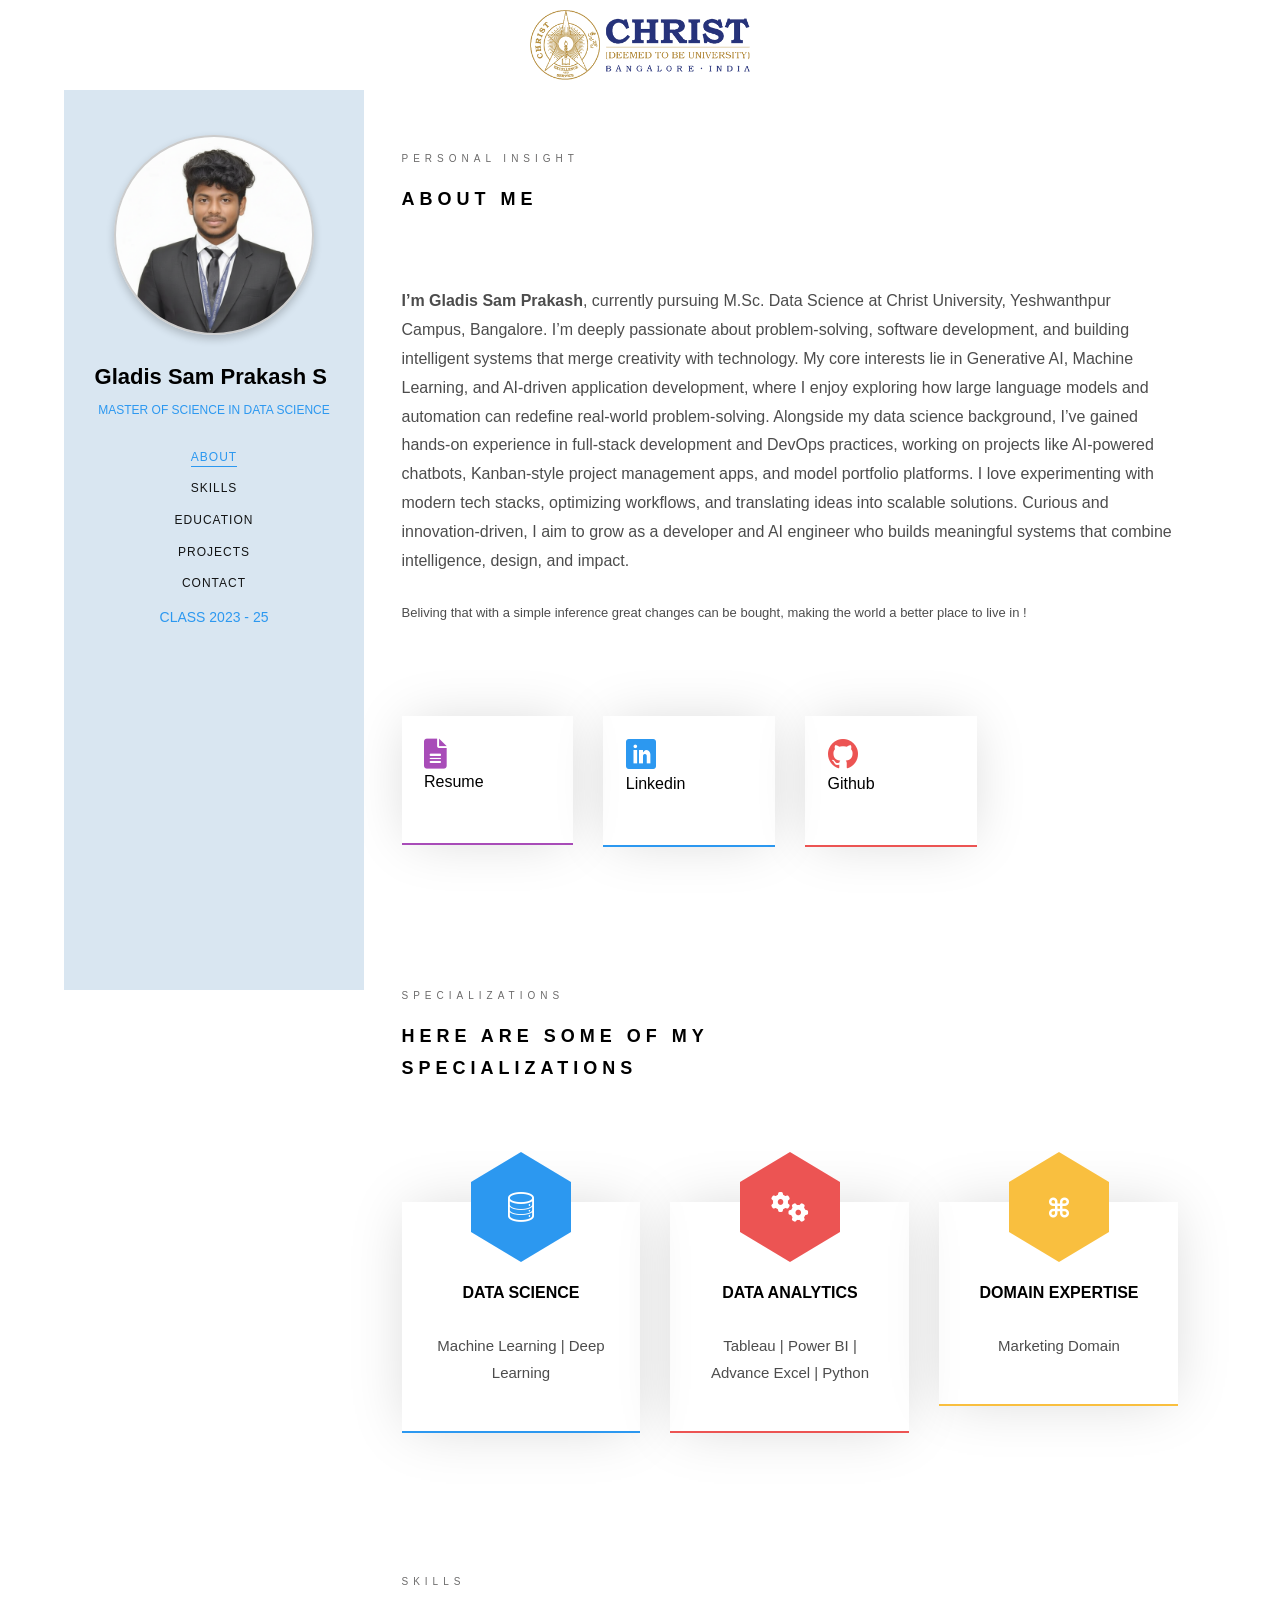
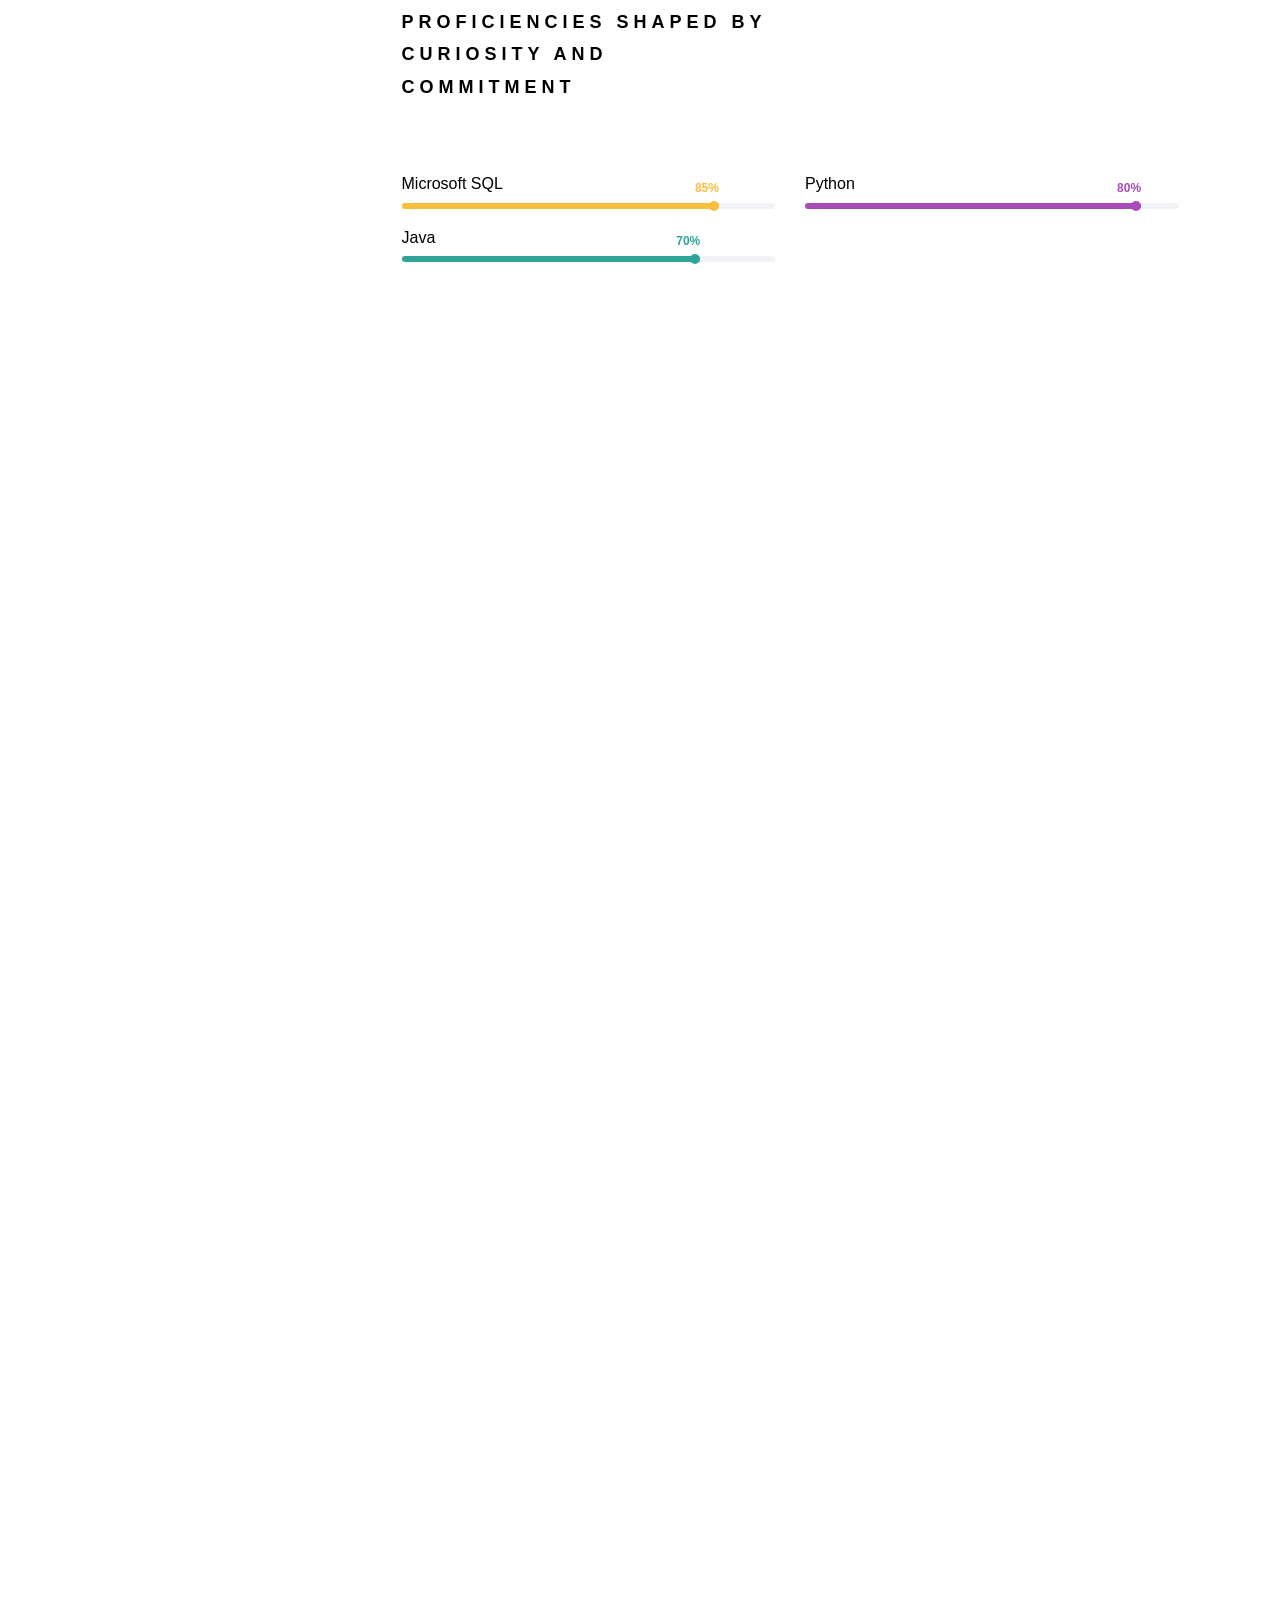
==== commit 3dbe36ca: "resume-show-protfolio" ====
--- a/gladis_profile.html
+++ b/gladis_profile.html
@@ -61,7 +61,7 @@
 			<aside id="colorlib-aside" role="complementary" class="border js-fullheight">
 				<div class="text-center">
 					<div class="author-img" style="
-    background-image: url('PASPORT_SIZE_PHOTO.jpeg');
+    background-image: url('PASPORT_SIZE_PHOTO.png');
     width: 200px;
     height: 200px;
     background-size: cover;
@@ -113,12 +113,11 @@
 											<h2 class="colorlib-heading">About Me</h2>
 											<!-- Change content of paragraph tag -->
 											<p>
-												<font size="3.8"><strong>I'm Gladis Sam Prakash</strong>, a passionate data 
-													aficionado residing in Bangalore, India. Keen on tackling challenges and 
-													diving into hands-on projects. Armed with Mathematics degree, currently pursuing a post-graduate education 
-													in Data Science at CHRIST [Deemed to be University]. This academic pursuit fuels my exploration of the dynamic Data Science landscape,
-													 where I continually enhance my skills and knowledge. I am particularly fascinated by the application of data-driven insights in real-world scenarios,
-													 and I look forward to contributing meaningfully to the field upon completion of my studies. </font>
+												<font size="3.8"><strong>I’m Gladis Sam Prakash</strong>, currently pursuing M.Sc. Data Science at Christ University, Yeshwanthpur Campus, Bangalore. I’m deeply passionate about problem-solving, software development, and building intelligent systems that merge creativity with technology. My core interests lie in Generative AI, Machine Learning, and AI-driven application development, where I enjoy exploring how large language models and automation can redefine real-world problem-solving.
+
+Alongside my data science background, I’ve gained hands-on experience in full-stack development and DevOps practices, working on projects like AI-powered chatbots, Kanban-style project management apps, and model portfolio platforms. I love experimenting with modern tech stacks, optimizing workflows, and translating ideas into scalable solutions.
+
+Curious and innovation-driven, I aim to grow as a developer and AI engineer who builds meaningful systems that combine intelligence, design, and impact. </font>
 											</p>
 											<font size="2.8">Beliving that with a simple inference great changes can be
 												bought, making the world a better place to live in ! </font>
@@ -130,7 +129,7 @@
 								<div class="row">
 									<div class="col-md-3 animate-box" data-animate-effect="fadeInLeft">
 										<!-- Edit google drive Link -->
-										<a href="https://drive.google.com/file/d/1_Ot6i6dnvux-QXYdi0wFuWl3Exd0iVrq/view?usp=drive_link"
+										<a href="https://drive.google.com/file/d/1vkzrVP4XOisQapuEhwumQ8MCQvkpPOfq/view?usp=sharing"
 											target="_blank">
 											<div class="services color-4">
 												<span class="icon2">
@@ -402,15 +401,15 @@
 						<div class="row row-pt-md">
 							<div class="col-md-4 text-center animate-box">
 								<div class="services color-1">
-									<a href="https://github.com/RiyaBM" target="_blank">
+									<a href="https://galdii.github.io/solar-flare-project" target="_blank">
 										<span class="icon">
 											<i class="icon-github"></i>
 										</span>
 									</a>
 									<div class="desc">
 										<!-- Edit content for your specialization -->
-										<h3>Track Sense</h3>
-										<p>Rail track fault detection using ML & DL Using ResNet 50</p>
+										<h3>Solar Flare Classification</h3>
+										<p>I built a deep learning model for solar flare classification using the SDO Benchmark dataset, mapping image data to flare intensity levels. The project focused on image preprocessing, CNN-based modeling, and improving prediction accuracy to support early warning systems for space weather events.</p>
 										<p id="project-tool">Python | Pretrained ML Model | TensorFlow | Keras </p>
 									</div>
 								</div>
@@ -419,17 +418,32 @@
 							<!-- Remove this div if you have only one specialization -->
 							<div class="col-md-4 text-center animate-box">
 								<div class="services color-2">
-									<a href="https://github.com/RiyaBM" target="_blank">
+									<a href="https://github.com/GALDII/contract_analyzer" target="_blank">
 										<span class="icon">
 											<i class="icon-github"></i>
 										</span>
 									</a>
 									<div class="desc">
 										<!-- Edit content for your specialization -->
-										<h3>Spoilt Food Detection System</h3>
-										<p>Used different varieties of gas sensors to detect spoilt food based on
-											concentration of gases produced by decaying food.</p>
-										<p id="project-tool">IoT | C++ | Arduino</p>
+										<h3>Contract Evaluator</h3>
+										<p>I developed an intelligent contract evaluation system powered by a Retrieval-Augmented Generation (RAG) pipeline. The integrated chatbot allows legal and business teams to ask complex, natural language questions about contracts and receive precise, context-aware answers drawn directly from the source documents, complete with citations.</p>
+										<p id="project-tool">LLM | Python | RAG | Pinecone Vecotr DB</p>
+									</div>
+								</div>
+							</div>
+
+							<div class="col-md-4 text-center animate-box">
+								<div class="services color-1">
+									<a href="https://sdc-webathon.vercel.app" target="_blank">
+										<span class="icon">
+											<i class="icon-github"></i>
+										</span>
+									</a>
+									<div class="desc">
+										<!-- Edit content for your specialization -->
+										<h3>Green City Connect</h3>
+										<p>Green City Connect is a React-based web application that encourages community participation in local environmental and social activities. Admins can create and manage events, while users can join initiatives, share their contributions, and earn star ratings for their impact. The platform also features a discussion page that fosters collaboration and idea exchange to build a more sustainable city community.</p>
+										<p id="project-tool">React JS | Google SQL database | Render | Hosted in Vercel </p>
 									</div>
 								</div>
 							</div>
